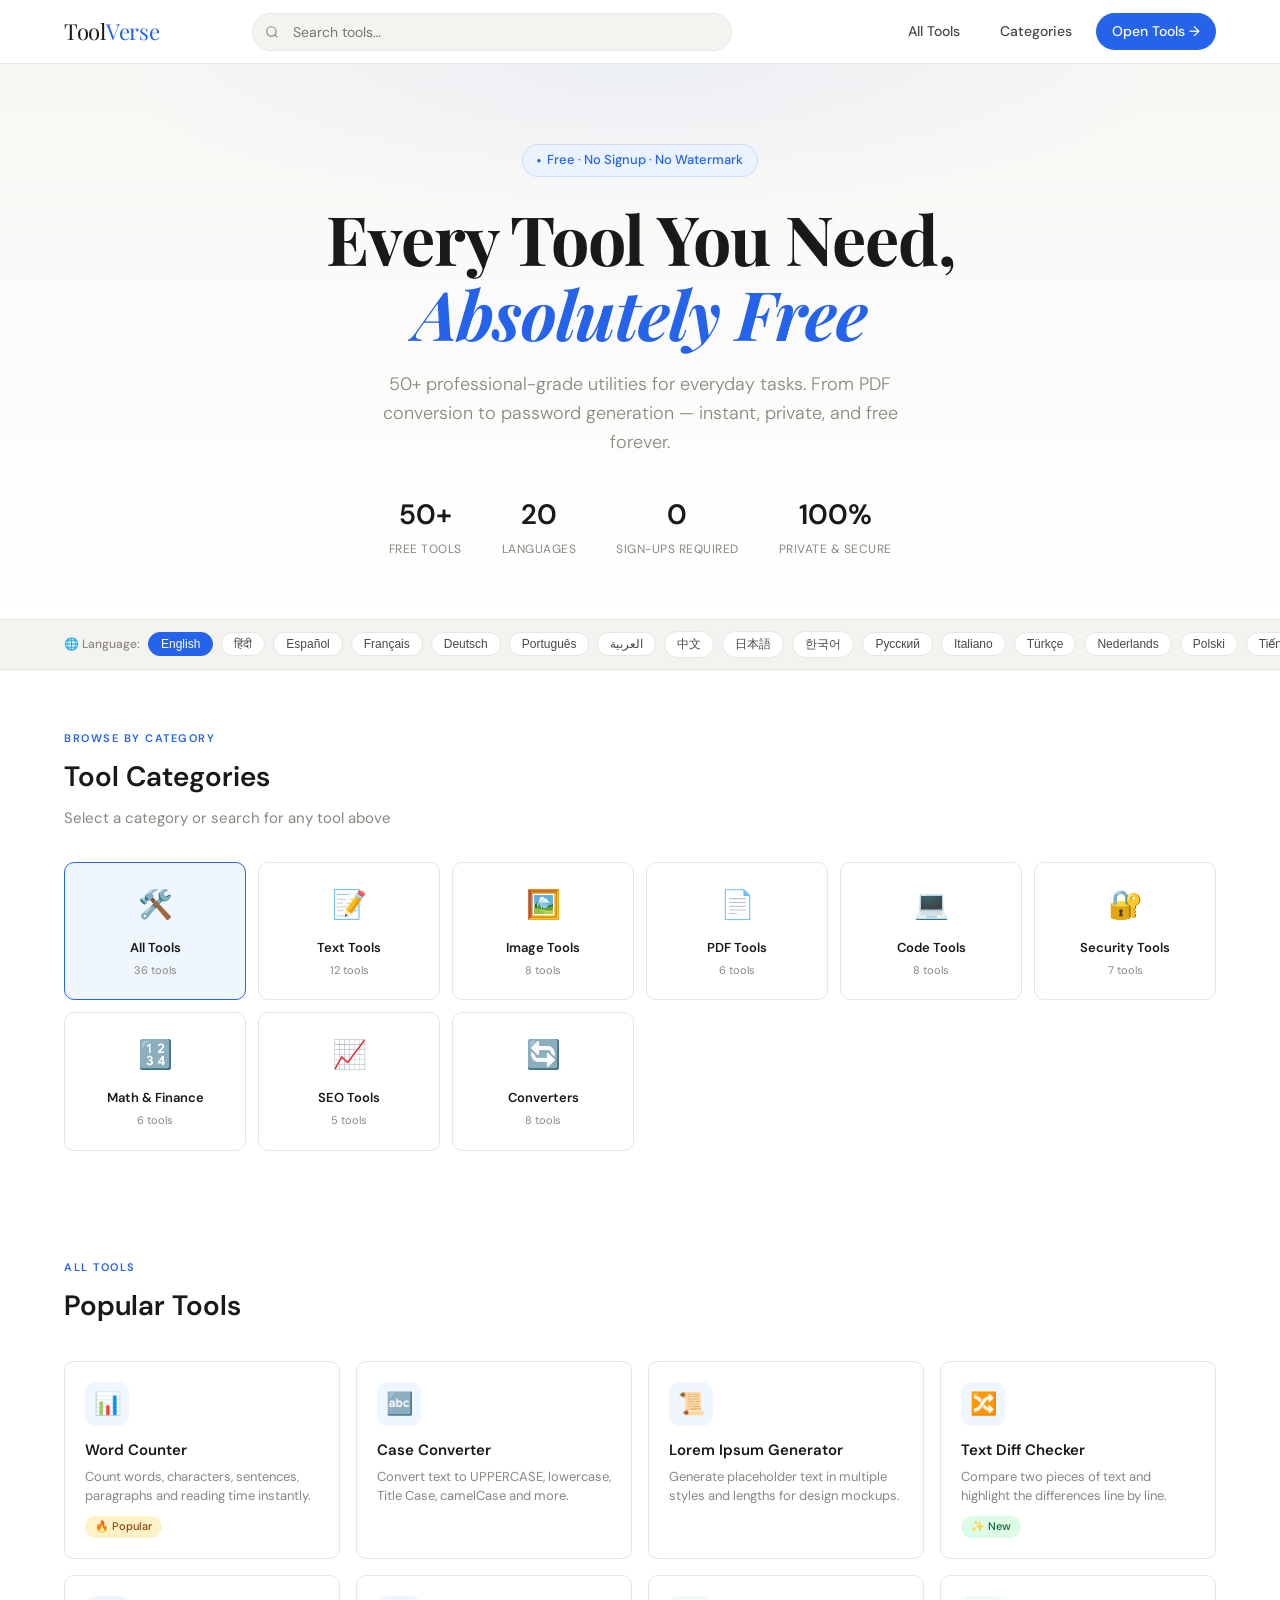
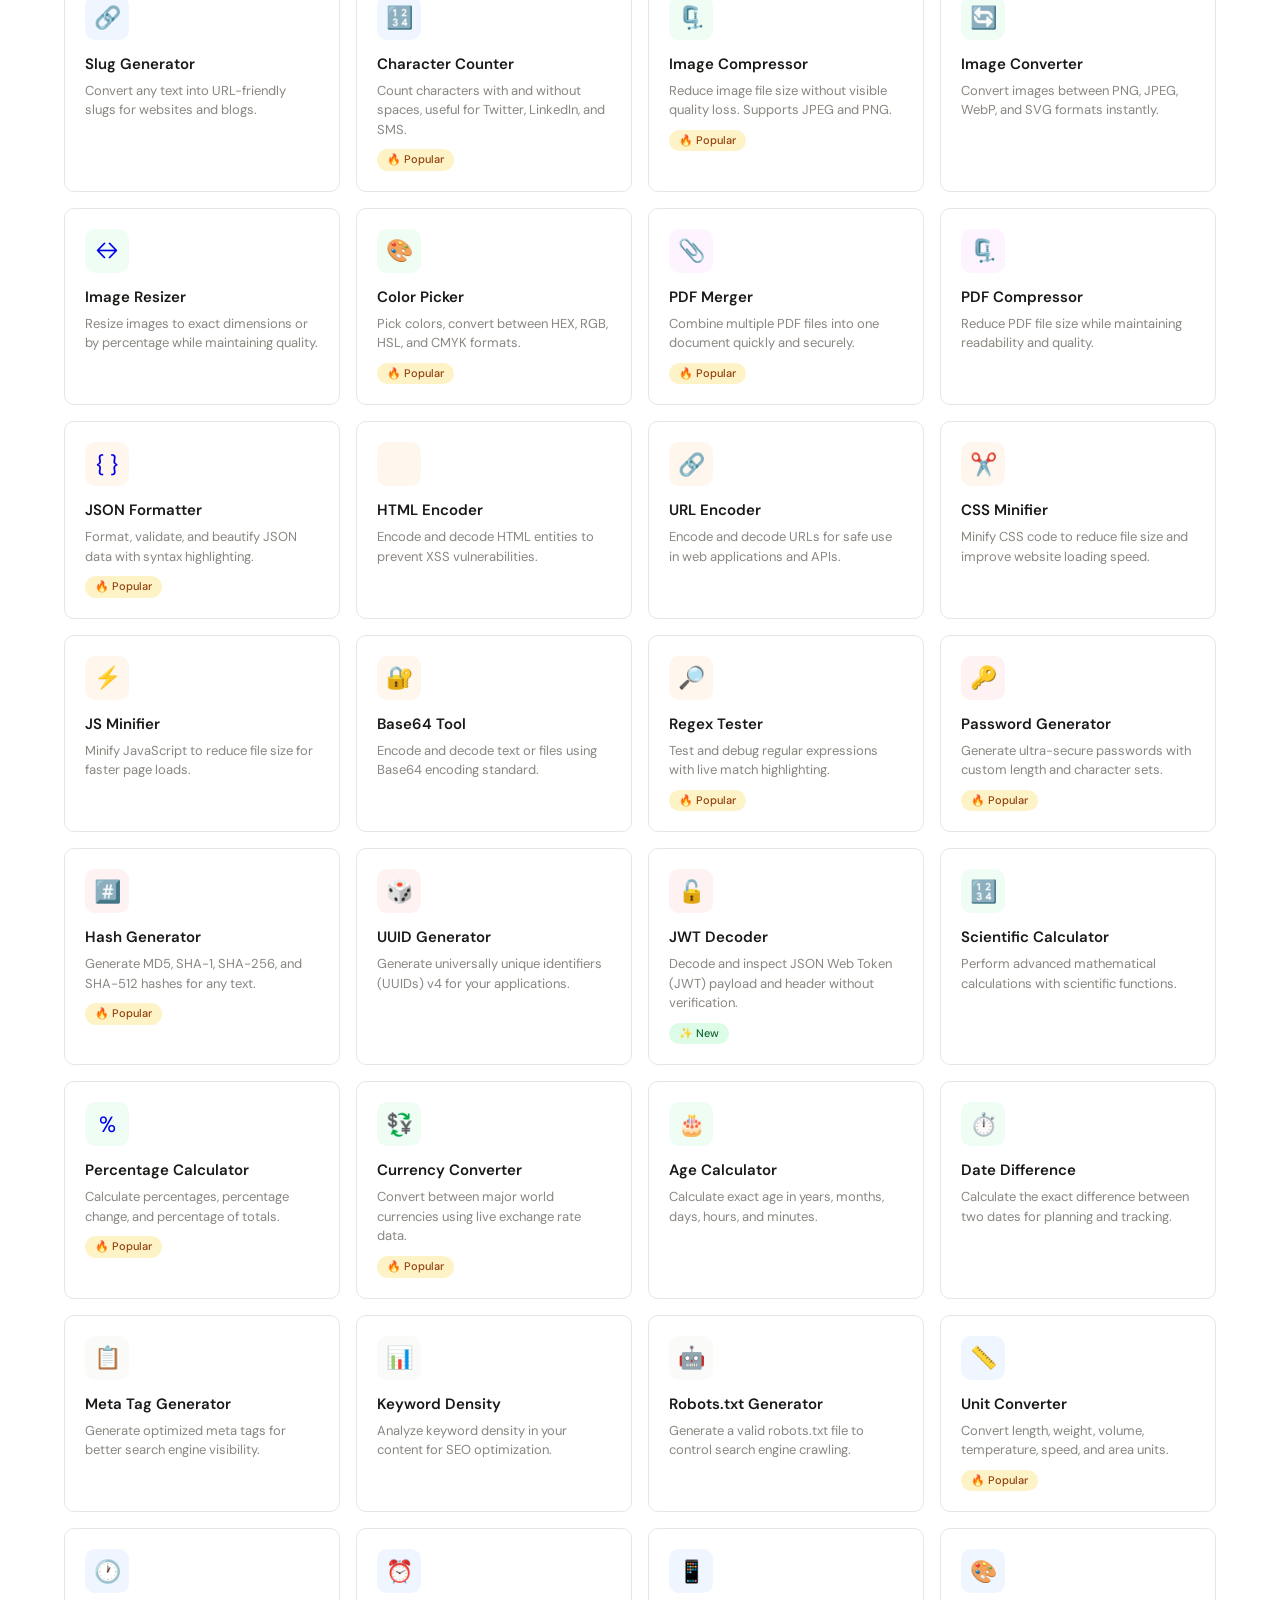
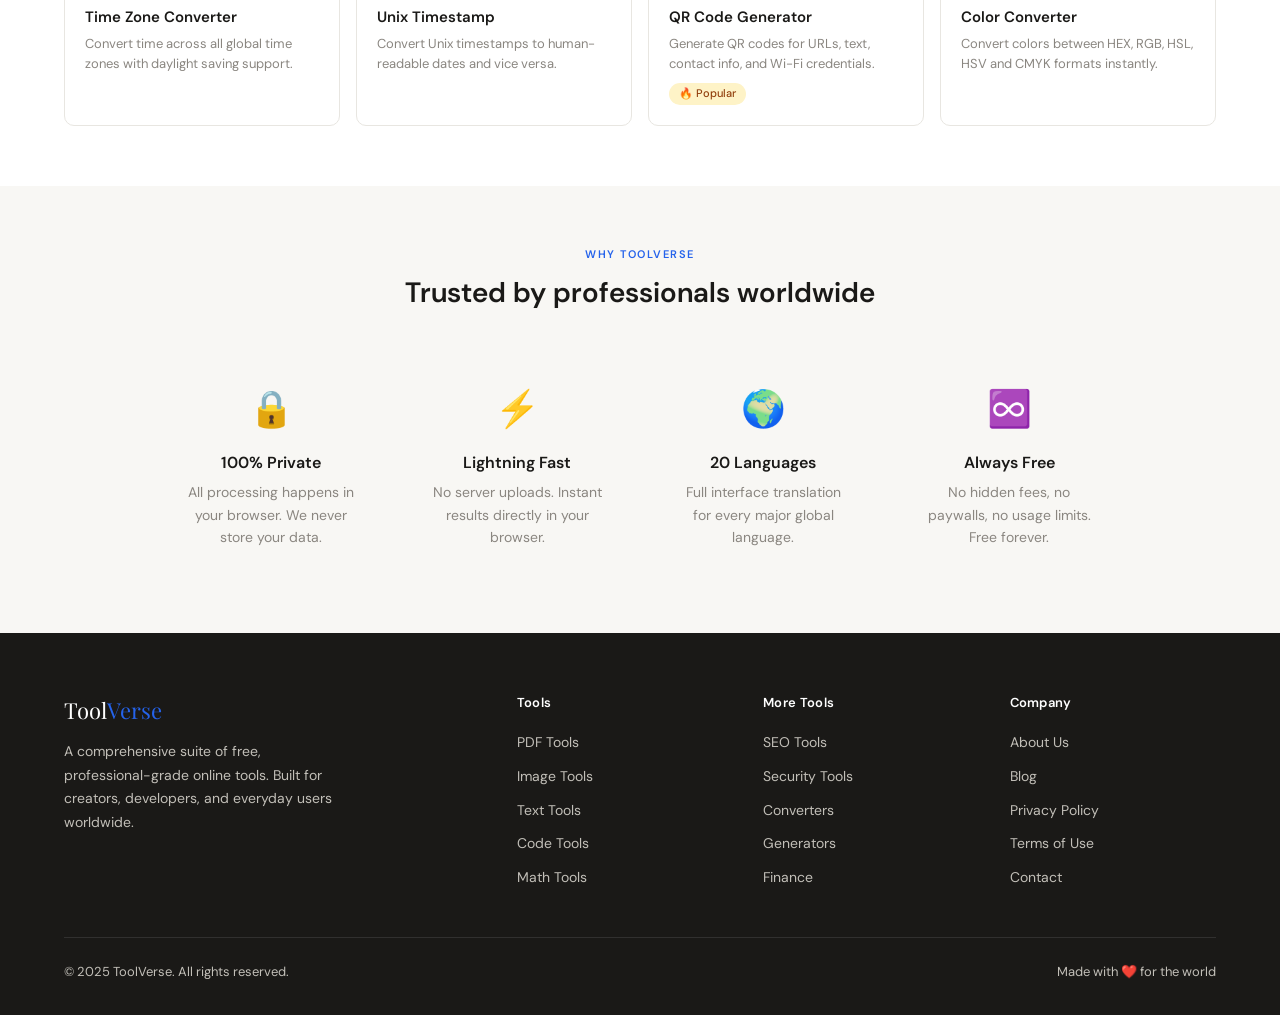
==== toolverse/index.html @ 72c6ed15 "Add files via upload" ====
<!DOCTYPE html>
<html lang="en">
<head>
<meta charset="UTF-8">
<meta name="viewport" content="width=device-width,initial-scale=1">
<meta name="description" content="ToolVerse — 50+ free professional online tools. PDF, image, text, code, SEO, math tools and more. No signup required.">
<meta name="keywords" content="free online tools, pdf converter, image compressor, word counter, qr code generator, password generator">
<meta property="og:title" content="ToolVerse — Free Professional Online Tools">
<meta property="og:description" content="50+ free tools. No signup. No ads in the way. Just tools.">
<title>ToolVerse — Free Professional Online Tools</title>
<link rel="preconnect" href="https://fonts.googleapis.com">
<link href="https://fonts.googleapis.com/css2?family=DM+Sans:wght@300;400;500;600&family=Playfair+Display:wght@700&display=swap" rel="stylesheet">
<style>
:root {
  --white: #ffffff;
  --off: #f8f7f4;
  --gray-50: #f4f3f0;
  --gray-100: #e8e6e1;
  --gray-300: #c2bfb8;
  --gray-500: #8a8680;
  --gray-700: #4a4844;
  --black: #1a1917;
  --accent: #2563eb;
  --accent-light: #eff6ff;
  --accent-dark: #1d4ed8;
  --success: #059669;
  --r: 10px;
  --shadow: 0 1px 3px rgba(0,0,0,.07), 0 4px 16px rgba(0,0,0,.05);
  --shadow-lg: 0 8px 32px rgba(0,0,0,.1);
}

* { margin:0; padding:0; box-sizing:border-box; }

body {
  font-family: 'DM Sans', sans-serif;
  background: var(--white);
  color: var(--black);
  line-height: 1.6;
  overflow-x: hidden;
}

/* NAV */
nav {
  position: sticky; top: 0; z-index: 100;
  background: rgba(255,255,255,.92);
  backdrop-filter: blur(12px);
  border-bottom: 1px solid var(--gray-100);
  padding: 0 5%;
  display: flex; align-items: center; gap: 24px;
  height: 64px;
}
.nav-logo {
  font-family: 'Playfair Display', serif;
  font-size: 22px; color: var(--black);
  text-decoration: none; flex-shrink: 0;
  letter-spacing: -.3px;
}
.nav-logo span { color: var(--accent); }
.nav-search {
  flex: 1; max-width: 480px; margin: 0 auto;
  position: relative;
}
.nav-search input {
  width: 100%; padding: 9px 16px 9px 40px;
  border: 1.5px solid var(--gray-100);
  border-radius: 50px; font-size: 14px;
  font-family: 'DM Sans', sans-serif;
  background: var(--gray-50); outline: none;
  transition: .2s;
}
.nav-search input:focus { border-color: var(--accent); background: #fff; }
.nav-search svg { position:absolute; left:13px; top:50%; transform:translateY(-50%); color:var(--gray-500); }
.nav-links { display:flex; gap:8px; margin-left:auto; }
.nav-links a {
  padding: 7px 16px; border-radius: 50px; font-size: 14px; font-weight: 500;
  text-decoration: none; color: var(--gray-700); transition: .15s;
}
.nav-links a:hover { background: var(--gray-50); }
.nav-links .cta {
  background: var(--accent); color: #fff;
}
.nav-links .cta:hover { background: var(--accent-dark); }

/* HERO */
.hero {
  text-align: center;
  padding: 80px 5% 60px;
  background: linear-gradient(180deg, var(--off) 0%, var(--white) 100%);
  position: relative; overflow: hidden;
}
.hero::before {
  content: '';
  position: absolute; inset: 0;
  background: radial-gradient(ellipse 60% 40% at 50% 0%, rgba(37,99,235,.06) 0%, transparent 70%);
}
.hero-badge {
  display: inline-flex; align-items: center; gap: 6px;
  background: var(--accent-light); color: var(--accent);
  padding: 5px 14px; border-radius: 50px; font-size: 13px; font-weight: 500;
  margin-bottom: 24px; border: 1px solid rgba(37,99,235,.15);
}
.hero-badge::before { content: '●'; font-size: 8px; }
.hero h1 {
  font-family: 'Playfair Display', serif;
  font-size: clamp(38px, 6vw, 68px);
  line-height: 1.1; letter-spacing: -1px;
  color: var(--black); margin-bottom: 20px;
}
.hero h1 em { font-style: italic; color: var(--accent); }
.hero p {
  font-size: 18px; color: var(--gray-500);
  max-width: 520px; margin: 0 auto 36px;
  font-weight: 300;
}
.hero-stats {
  display: flex; justify-content: center; gap: 40px; flex-wrap: wrap;
}
.stat { text-align: center; }
.stat-num { font-size: 28px; font-weight: 600; color: var(--black); }
.stat-label { font-size: 12px; color: var(--gray-500); text-transform: uppercase; letter-spacing: .5px; margin-top: 2px; }

/* LANG BAR */
.lang-bar {
  background: var(--gray-50); border-top: 1px solid var(--gray-100);
  border-bottom: 1px solid var(--gray-100);
  padding: 10px 5%; display: flex; align-items: center; gap: 8px;
  overflow-x: auto; scrollbar-width: none;
}
.lang-bar::-webkit-scrollbar { display:none; }
.lang-bar-label { font-size: 12px; color: var(--gray-500); white-space: nowrap; font-weight: 500; }
.lang-btn {
  padding: 4px 12px; border-radius: 50px; border: 1px solid var(--gray-100);
  background: var(--white); font-size: 12px; cursor: pointer;
  white-space: nowrap; transition: .15s; color: var(--gray-700);
}
.lang-btn:hover, .lang-btn.active { background: var(--accent); color: #fff; border-color: var(--accent); }

/* SECTIONS */
.section { padding: 60px 5%; }
.section-header { margin-bottom: 32px; }
.section-label {
  font-size: 11px; font-weight: 600; letter-spacing: 1.5px;
  text-transform: uppercase; color: var(--accent); margin-bottom: 8px;
}
.section-title { font-size: 28px; font-weight: 600; color: var(--black); }
.section-sub { font-size: 15px; color: var(--gray-500); margin-top: 6px; }

/* CATEGORIES */
.cat-grid {
  display: grid;
  grid-template-columns: repeat(auto-fill, minmax(160px, 1fr));
  gap: 12px; margin-bottom: 48px;
}
.cat-card {
  background: var(--white); border: 1.5px solid var(--gray-100);
  border-radius: var(--r); padding: 20px 16px; cursor: pointer;
  transition: .2s; text-align: center;
}
.cat-card:hover { border-color: var(--accent); transform: translateY(-2px); box-shadow: var(--shadow); }
.cat-card.active { border-color: var(--accent); background: var(--accent-light); }
.cat-icon { font-size: 28px; margin-bottom: 10px; }
.cat-name { font-size: 13px; font-weight: 600; color: var(--black); }
.cat-count { font-size: 11px; color: var(--gray-500); margin-top: 3px; }

/* TOOLS GRID */
.tools-grid {
  display: grid;
  grid-template-columns: repeat(auto-fill, minmax(260px, 1fr));
  gap: 16px;
}
.tool-card {
  background: var(--white); border: 1.5px solid var(--gray-100);
  border-radius: var(--r); padding: 20px;
  transition: .2s; cursor: pointer; text-decoration: none;
  display: block; position: relative; overflow: hidden;
}
.tool-card::before {
  content: ''; position: absolute; inset: 0;
  background: linear-gradient(135deg, rgba(37,99,235,.03) 0%, transparent 60%);
  opacity: 0; transition: .2s;
}
.tool-card:hover { border-color: var(--accent); box-shadow: var(--shadow-lg); transform: translateY(-3px); }
.tool-card:hover::before { opacity: 1; }
.tool-card-icon {
  width: 44px; height: 44px; border-radius: 10px;
  display: flex; align-items: center; justify-content: center;
  font-size: 22px; margin-bottom: 12px;
}
.tool-card-name { font-size: 15px; font-weight: 600; color: var(--black); margin-bottom: 5px; }
.tool-card-desc { font-size: 13px; color: var(--gray-500); line-height: 1.5; }
.tool-card-tag {
  display: inline-block; margin-top: 10px;
  background: var(--gray-50); color: var(--gray-700);
  padding: 2px 10px; border-radius: 50px; font-size: 11px; font-weight: 500;
}
.tool-card-tag.popular { background: #fef3c7; color: #92400e; }
.tool-card-tag.new { background: #dcfce7; color: #166534; }
.tool-card .use-btn {
  display: none; margin-top: 12px;
  background: var(--accent); color: #fff; border: none;
  padding: 8px 18px; border-radius: 50px; font-size: 13px; font-weight: 500;
  cursor: pointer; font-family: 'DM Sans', sans-serif;
}
.tool-card:hover .use-btn { display: inline-block; }

/* TOOL MODAL */
#tool-modal {
  display: none; position: fixed; inset: 0; z-index: 500;
  background: rgba(0,0,0,.4); backdrop-filter: blur(4px);
  align-items: center; justify-content: center; padding: 20px;
}
#tool-modal.open { display: flex; }
.modal-box {
  background: var(--white); border-radius: 16px;
  width: 100%; max-width: 700px; max-height: 90vh;
  overflow-y: auto; box-shadow: var(--shadow-lg);
  animation: modalIn .25s ease;
}
@keyframes modalIn { from { opacity:0; transform:scale(.96) translateY(8px); } to { opacity:1; transform:none; } }
.modal-header {
  padding: 24px 24px 0; display: flex; align-items: flex-start; gap: 16px;
}
.modal-icon { font-size: 36px; flex-shrink: 0; }
.modal-title { font-size: 22px; font-weight: 600; margin-bottom: 4px; }
.modal-desc { font-size: 14px; color: var(--gray-500); }
.modal-close {
  margin-left: auto; width: 32px; height: 32px; border-radius: 50%;
  border: 1.5px solid var(--gray-100); background: var(--gray-50);
  cursor: pointer; font-size: 16px; display: flex; align-items: center; justify-content: center;
  flex-shrink: 0;
}
.modal-close:hover { background: var(--gray-100); }
.modal-body { padding: 20px 24px 24px; }
.tool-input-group { margin-bottom: 16px; }
.tool-input-group label { font-size: 13px; font-weight: 500; color: var(--gray-700); display: block; margin-bottom: 6px; }
.tool-input-group textarea,
.tool-input-group input[type=text],
.tool-input-group input[type=number],
.tool-input-group select {
  width: 100%; padding: 10px 14px; font-size: 14px;
  border: 1.5px solid var(--gray-100); border-radius: 8px;
  font-family: 'DM Sans', sans-serif; outline: none;
  background: var(--gray-50); transition: .2s;
}
.tool-input-group textarea { min-height: 100px; resize: vertical; }
.tool-input-group textarea:focus,
.tool-input-group input:focus,
.tool-input-group select:focus { border-color: var(--accent); background: #fff; }
.tool-row { display: flex; gap: 10px; flex-wrap: wrap; }
.tool-btn {
  padding: 10px 24px; border-radius: 50px; border: none;
  font-size: 14px; font-weight: 500; cursor: pointer;
  font-family: 'DM Sans', sans-serif; transition: .15s;
}
.tool-btn.primary { background: var(--accent); color: #fff; }
.tool-btn.primary:hover { background: var(--accent-dark); }
.tool-btn.outline { background: transparent; border: 1.5px solid var(--gray-100); color: var(--gray-700); }
.tool-btn.outline:hover { border-color: var(--gray-300); background: var(--gray-50); }
.tool-result {
  margin-top: 16px; padding: 14px;
  background: var(--gray-50); border: 1.5px solid var(--gray-100);
  border-radius: 8px; font-size: 13px; font-family: monospace;
  white-space: pre-wrap; word-break: break-all; line-height: 1.7;
  min-height: 60px; max-height: 300px; overflow-y: auto;
  color: var(--black);
}
.tool-result.success { border-color: var(--success); }
.copy-result-btn {
  margin-top: 8px; padding: 6px 16px; border-radius: 50px;
  border: 1px solid var(--gray-100); background: var(--white);
  font-size: 12px; cursor: pointer; color: var(--gray-700);
  font-family: 'DM Sans', sans-serif;
}
.copy-result-btn:hover { background: var(--gray-50); }
.slider-row { display: flex; align-items: center; gap: 12px; }
.slider-row input[type=range] { flex: 1; accent-color: var(--accent); }
.slider-val { font-weight: 600; min-width: 30px; text-align: right; }
.checkbox-row { display: flex; gap: 16px; flex-wrap: wrap; font-size: 13px; }
.checkbox-row label { display: flex; align-items: center; gap: 6px; cursor: pointer; }

/* FOOTER */
footer {
  background: var(--black); color: var(--gray-300);
  padding: 60px 5% 32px;
}
.footer-grid {
  display: grid; grid-template-columns: 2fr 1fr 1fr 1fr;
  gap: 40px; margin-bottom: 40px;
}
.footer-brand .logo {
  font-family: 'Playfair Display', serif;
  font-size: 22px; color: var(--white); margin-bottom: 12px;
}
.footer-brand .logo span { color: var(--accent); }
.footer-brand p { font-size: 14px; line-height: 1.7; max-width: 280px; }
footer h4 { font-size: 13px; font-weight: 600; color: var(--white); margin-bottom: 16px; letter-spacing: .3px; }
footer ul { list-style: none; }
footer ul li { margin-bottom: 8px; }
footer ul li a { color: var(--gray-300); text-decoration: none; font-size: 14px; transition: .15s; }
footer ul li a:hover { color: var(--white); }
.footer-bottom {
  border-top: 1px solid rgba(255,255,255,.1);
  padding-top: 24px; display: flex; justify-content: space-between;
  align-items: center; flex-wrap: wrap; gap: 12px;
  font-size: 13px;
}
.footer-bottom a { color: var(--gray-300); text-decoration: none; }

/* TOAST */
#toast {
  position: fixed; bottom: 24px; left: 50%; transform: translateX(-50%);
  background: var(--black); color: var(--white);
  padding: 10px 20px; border-radius: 50px; font-size: 14px;
  display: none; z-index: 9999; box-shadow: var(--shadow-lg);
  animation: fadeup .2s ease;
}
@keyframes fadeup { from { opacity:0; transform:translate(-50%,6px); } to { opacity:1; transform:translate(-50%,0); } }

/* SEARCH HIGHLIGHT */
.highlight { background: #fef08a; border-radius: 2px; }

.no-results {
  text-align: center; padding: 60px 20px; color: var(--gray-500);
}
.no-results svg { margin-bottom: 12px; }
.no-results h3 { font-size: 18px; color: var(--gray-700); margin-bottom: 6px; }

@media (max-width:768px) {
  .footer-grid { grid-template-columns: 1fr 1fr; }
  .nav-links .cta { display:none; }
}
@media (max-width:480px) {
  .footer-grid { grid-template-columns: 1fr; }
  .hero { padding: 50px 5% 40px; }
}
</style>
</head>
<body>

<!-- NAV -->
<nav>
  <a href="/" class="nav-logo">Tool<span>Verse</span></a>
  <div class="nav-search">
    <svg width="14" height="14" viewBox="0 0 24 24" fill="none" stroke="currentColor" stroke-width="2"><circle cx="11" cy="11" r="8"/><path d="m21 21-4.35-4.35"/></svg>
    <input type="text" id="global-search" placeholder="Search tools…" autocomplete="off" oninput="handleSearch(this.value)">
  </div>
  <div class="nav-links">
    <a href="#tools">All Tools</a>
    <a href="#categories">Categories</a>
    <a href="tools.html" class="cta">Open Tools →</a>
  </div>
</nav>

<!-- HERO -->
<section class="hero">
  <div class="hero-badge">Free · No Signup · No Watermark</div>
  <h1>Every Tool You Need,<br><em>Absolutely Free</em></h1>
  <p>50+ professional-grade utilities for everyday tasks. From PDF conversion to password generation — instant, private, and free forever.</p>
  <div class="hero-stats">
    <div class="stat"><div class="stat-num">50+</div><div class="stat-label">Free Tools</div></div>
    <div class="stat"><div class="stat-num">20</div><div class="stat-label">Languages</div></div>
    <div class="stat"><div class="stat-num">0</div><div class="stat-label">Sign-ups Required</div></div>
    <div class="stat"><div class="stat-num">100%</div><div class="stat-label">Private & Secure</div></div>
  </div>
</section>

<!-- LANGUAGE BAR -->
<div class="lang-bar">
  <span class="lang-bar-label">🌐 Language:</span>
  <button class="lang-btn active" onclick="setLang('en','English')">English</button>
  <button class="lang-btn" onclick="setLang('hi','हिंदी')">हिंदी</button>
  <button class="lang-btn" onclick="setLang('es','Español')">Español</button>
  <button class="lang-btn" onclick="setLang('fr','Français')">Français</button>
  <button class="lang-btn" onclick="setLang('de','Deutsch')">Deutsch</button>
  <button class="lang-btn" onclick="setLang('pt','Português')">Português</button>
  <button class="lang-btn" onclick="setLang('ar','العربية')">العربية</button>
  <button class="lang-btn" onclick="setLang('zh','中文')">中文</button>
  <button class="lang-btn" onclick="setLang('ja','日本語')">日本語</button>
  <button class="lang-btn" onclick="setLang('ko','한국어')">한국어</button>
  <button class="lang-btn" onclick="setLang('ru','Русский')">Русский</button>
  <button class="lang-btn" onclick="setLang('it','Italiano')">Italiano</button>
  <button class="lang-btn" onclick="setLang('tr','Türkçe')">Türkçe</button>
  <button class="lang-btn" onclick="setLang('nl','Nederlands')">Nederlands</button>
  <button class="lang-btn" onclick="setLang('pl','Polski')">Polski</button>
  <button class="lang-btn" onclick="setLang('vi','Tiếng Việt')">Tiếng Việt</button>
  <button class="lang-btn" onclick="setLang('th','ภาษาไทย')">ภาษาไทย</button>
  <button class="lang-btn" onclick="setLang('id','Bahasa Indonesia')">Bahasa</button>
  <button class="lang-btn" onclick="setLang('bn','বাংলা')">বাংলা</button>
  <button class="lang-btn" onclick="setLang('ur','اردو')">اردو</button>
</div>

<!-- CATEGORIES -->
<section class="section" id="categories">
  <div class="section-header">
    <div class="section-label">Browse by Category</div>
    <div class="section-title" id="t-categories">Tool Categories</div>
    <div class="section-sub" id="t-cat-sub">Select a category or search for any tool above</div>
  </div>
  <div class="cat-grid" id="cat-grid"></div>
</section>

<!-- TOOLS -->
<section class="section" id="tools" style="padding-top:0">
  <div class="section-header">
    <div class="section-label" id="t-tools-label">All Tools</div>
    <div class="section-title" id="t-tools-title">Popular Tools</div>
  </div>
  <div class="tools-grid" id="tools-grid"></div>
  <div class="no-results" id="no-results" style="display:none">
    <svg width="48" height="48" viewBox="0 0 24 24" fill="none" stroke="#c2bfb8" stroke-width="1.5"><circle cx="11" cy="11" r="8"/><path d="m21 21-4.35-4.35"/></svg>
    <h3>No tools found</h3>
    <p>Try a different search term</p>
  </div>
</section>

<!-- WHY US -->
<section class="section" style="background:var(--off)">
  <div class="section-header" style="text-align:center;margin-bottom:40px">
    <div class="section-label">Why ToolVerse</div>
    <div class="section-title" id="t-why">Trusted by professionals worldwide</div>
  </div>
  <div style="display:grid;grid-template-columns:repeat(auto-fit,minmax(220px,1fr));gap:24px;max-width:960px;margin:0 auto">
    <div style="text-align:center;padding:24px">
      <div style="font-size:36px;margin-bottom:12px">🔒</div>
      <div style="font-weight:600;margin-bottom:6px" id="t-priv">100% Private</div>
      <div style="font-size:14px;color:var(--gray-500)">All processing happens in your browser. We never store your data.</div>
    </div>
    <div style="text-align:center;padding:24px">
      <div style="font-size:36px;margin-bottom:12px">⚡</div>
      <div style="font-weight:600;margin-bottom:6px">Lightning Fast</div>
      <div style="font-size:14px;color:var(--gray-500)">No server uploads. Instant results directly in your browser.</div>
    </div>
    <div style="text-align:center;padding:24px">
      <div style="font-size:36px;margin-bottom:12px">🌍</div>
      <div style="font-weight:600;margin-bottom:6px">20 Languages</div>
      <div style="font-size:14px;color:var(--gray-500)">Full interface translation for every major global language.</div>
    </div>
    <div style="text-align:center;padding:24px">
      <div style="font-size:36px;margin-bottom:12px">♾️</div>
      <div style="font-weight:600;margin-bottom:6px">Always Free</div>
      <div style="font-size:14px;color:var(--gray-500)">No hidden fees, no paywalls, no usage limits. Free forever.</div>
    </div>
  </div>
</section>

<!-- FOOTER -->
<footer>
  <div class="footer-grid">
    <div class="footer-brand">
      <div class="logo">Tool<span>Verse</span></div>
      <p>A comprehensive suite of free, professional-grade online tools. Built for creators, developers, and everyday users worldwide.</p>
    </div>
    <div>
      <h4>Tools</h4>
      <ul>
        <li><a href="#">PDF Tools</a></li>
        <li><a href="#">Image Tools</a></li>
        <li><a href="#">Text Tools</a></li>
        <li><a href="#">Code Tools</a></li>
        <li><a href="#">Math Tools</a></li>
      </ul>
    </div>
    <div>
      <h4>More Tools</h4>
      <ul>
        <li><a href="#">SEO Tools</a></li>
        <li><a href="#">Security Tools</a></li>
        <li><a href="#">Converters</a></li>
        <li><a href="#">Generators</a></li>
        <li><a href="#">Finance</a></li>
      </ul>
    </div>
    <div>
      <h4>Company</h4>
      <ul>
        <li><a href="#">About Us</a></li>
        <li><a href="#">Blog</a></li>
        <li><a href="#">Privacy Policy</a></li>
        <li><a href="#">Terms of Use</a></li>
        <li><a href="#">Contact</a></li>
      </ul>
    </div>
  </div>
  <div class="footer-bottom">
    <span>© 2025 ToolVerse. All rights reserved.</span>
    <span>Made with ❤️ for the world</span>
  </div>
</footer>

<!-- TOOL MODAL -->
<div id="tool-modal">
  <div class="modal-box" id="modal-box">
    <div class="modal-header">
      <div class="modal-icon" id="m-icon"></div>
      <div>
        <div class="modal-title" id="m-title"></div>
        <div class="modal-desc" id="m-desc"></div>
      </div>
      <button class="modal-close" onclick="closeModal()">✕</button>
    </div>
    <div class="modal-body" id="m-body"></div>
  </div>
</div>

<div id="toast"></div>

<script>
// ===================== DATA =====================
const CATEGORIES = [
  { id:'text',     icon:'📝', name:'Text Tools',     count:12 },
  { id:'image',    icon:'🖼️',  name:'Image Tools',    count:8  },
  { id:'pdf',      icon:'📄', name:'PDF Tools',      count:6  },
  { id:'code',     icon:'💻', name:'Code Tools',     count:8  },
  { id:'security', icon:'🔐', name:'Security Tools', count:7  },
  { id:'math',     icon:'🔢', name:'Math & Finance',  count:6  },
  { id:'seo',      icon:'📈', name:'SEO Tools',      count:5  },
  { id:'convert',  icon:'🔄', name:'Converters',     count:8  },
];

const TOOLS = [
  // TEXT
  { id:'word-counter',   cat:'text',    icon:'📊', bg:'#eff6ff', name:'Word Counter',       desc:'Count words, characters, sentences, paragraphs and reading time instantly.',         tag:'popular' },
  { id:'case-converter', cat:'text',    icon:'🔤', bg:'#eff6ff', name:'Case Converter',     desc:'Convert text to UPPERCASE, lowercase, Title Case, camelCase and more.',             tag:'' },
  { id:'lorem-ipsum',    cat:'text',    icon:'📜', bg:'#eff6ff', name:'Lorem Ipsum Generator', desc:'Generate placeholder text in multiple styles and lengths for design mockups.', tag:'' },
  { id:'text-diff',      cat:'text',    icon:'🔀', bg:'#eff6ff', name:'Text Diff Checker',  desc:'Compare two pieces of text and highlight the differences line by line.',             tag:'new' },
  { id:'slug-gen',       cat:'text',    icon:'🔗', bg:'#eff6ff', name:'Slug Generator',     desc:'Convert any text into URL-friendly slugs for websites and blogs.',                   tag:'' },
  { id:'char-count',     cat:'text',    icon:'🔢', bg:'#eff6ff', name:'Character Counter',  desc:'Count characters with and without spaces, useful for Twitter, LinkedIn, and SMS.',   tag:'popular' },
  // IMAGE
  { id:'img-compress',   cat:'image',   icon:'🗜️', bg:'#f0fdf4', name:'Image Compressor',  desc:'Reduce image file size without visible quality loss. Supports JPEG and PNG.',        tag:'popular' },
  { id:'img-convert',    cat:'image',   icon:'🔄', bg:'#f0fdf4', name:'Image Converter',   desc:'Convert images between PNG, JPEG, WebP, and SVG formats instantly.',                 tag:'' },
  { id:'img-resize',     cat:'image',   icon:'↔️', bg:'#f0fdf4', name:'Image Resizer',     desc:'Resize images to exact dimensions or by percentage while maintaining quality.',       tag:'' },
  { id:'color-picker',   cat:'image',   icon:'🎨', bg:'#f0fdf4', name:'Color Picker',      desc:'Pick colors, convert between HEX, RGB, HSL, and CMYK formats.',                     tag:'popular' },
  // PDF
  { id:'pdf-merge',      cat:'pdf',     icon:'📎', bg:'#fdf4ff', name:'PDF Merger',        desc:'Combine multiple PDF files into one document quickly and securely.',                  tag:'popular' },
  { id:'pdf-compress',   cat:'pdf',     icon:'🗜️', bg:'#fdf4ff', name:'PDF Compressor',   desc:'Reduce PDF file size while maintaining readability and quality.',                     tag:'' },
  // CODE
  { id:'json-format',    cat:'code',    icon:'{ }', bg:'#fff7ed', name:'JSON Formatter',   desc:'Format, validate, and beautify JSON data with syntax highlighting.',                  tag:'popular' },
  { id:'html-encode',    cat:'code',    icon:'</>',  bg:'#fff7ed', name:'HTML Encoder',    desc:'Encode and decode HTML entities to prevent XSS vulnerabilities.',                     tag:'' },
  { id:'url-encode',     cat:'code',    icon:'🔗', bg:'#fff7ed', name:'URL Encoder',       desc:'Encode and decode URLs for safe use in web applications and APIs.',                   tag:'' },
  { id:'css-minify',     cat:'code',    icon:'✂️', bg:'#fff7ed', name:'CSS Minifier',      desc:'Minify CSS code to reduce file size and improve website loading speed.',              tag:'' },
  { id:'js-minify',      cat:'code',    icon:'⚡', bg:'#fff7ed', name:'JS Minifier',       desc:'Minify JavaScript to reduce file size for faster page loads.',                       tag:'' },
  { id:'base64',         cat:'code',    icon:'🔐', bg:'#fff7ed', name:'Base64 Tool',       desc:'Encode and decode text or files using Base64 encoding standard.',                    tag:'' },
  { id:'regex-test',     cat:'code',    icon:'🔎', bg:'#fff7ed', name:'Regex Tester',      desc:'Test and debug regular expressions with live match highlighting.',                    tag:'popular' },
  // SECURITY
  { id:'password-gen',   cat:'security',icon:'🔑', bg:'#fef2f2', name:'Password Generator',desc:'Generate ultra-secure passwords with custom length and character sets.',              tag:'popular' },
  { id:'hash-gen',       cat:'security',icon:'#️⃣', bg:'#fef2f2', name:'Hash Generator',   desc:'Generate MD5, SHA-1, SHA-256, and SHA-512 hashes for any text.',                    tag:'popular' },
  { id:'uuid-gen',       cat:'security',icon:'🎲', bg:'#fef2f2', name:'UUID Generator',   desc:'Generate universally unique identifiers (UUIDs) v4 for your applications.',           tag:'' },
  { id:'jwt-decode',     cat:'security',icon:'🔓', bg:'#fef2f2', name:'JWT Decoder',       desc:'Decode and inspect JSON Web Token (JWT) payload and header without verification.',    tag:'new' },
  // MATH
  { id:'calc',           cat:'math',    icon:'🔢', bg:'#f0fdf4', name:'Scientific Calculator', desc:'Perform advanced mathematical calculations with scientific functions.',         tag:'' },
  { id:'percentage',     cat:'math',    icon:'%',  bg:'#f0fdf4', name:'Percentage Calculator', desc:'Calculate percentages, percentage change, and percentage of totals.',          tag:'popular' },
  { id:'currency',       cat:'math',    icon:'💱', bg:'#f0fdf4', name:'Currency Converter', desc:'Convert between major world currencies using live exchange rate data.',             tag:'popular' },
  { id:'age-calc',       cat:'math',    icon:'🎂', bg:'#f0fdf4', name:'Age Calculator',    desc:'Calculate exact age in years, months, days, hours, and minutes.',                    tag:'' },
  { id:'time-diff',      cat:'math',    icon:'⏱️', bg:'#f0fdf4', name:'Date Difference',   desc:'Calculate the exact difference between two dates for planning and tracking.',         tag:'' },
  // SEO
  { id:'meta-gen',       cat:'seo',     icon:'📋', bg:'#fafaf9', name:'Meta Tag Generator', desc:'Generate optimized meta tags for better search engine visibility.',                tag:'' },
  { id:'word-density',   cat:'seo',     icon:'📊', bg:'#fafaf9', name:'Keyword Density',  desc:'Analyze keyword density in your content for SEO optimization.',                       tag:'' },
  { id:'robots-gen',     cat:'seo',     icon:'🤖', bg:'#fafaf9', name:'Robots.txt Generator', desc:'Generate a valid robots.txt file to control search engine crawling.',           tag:'' },
  // CONVERT
  { id:'unit-convert',   cat:'convert', icon:'📏', bg:'#eff6ff', name:'Unit Converter',    desc:'Convert length, weight, volume, temperature, speed, and area units.',                tag:'popular' },
  { id:'timezone',       cat:'convert', icon:'🕐', bg:'#eff6ff', name:'Time Zone Converter', desc:'Convert time across all global time zones with daylight saving support.',         tag:'' },
  { id:'timestamp',      cat:'convert', icon:'⏰', bg:'#eff6ff', name:'Unix Timestamp',    desc:'Convert Unix timestamps to human-readable dates and vice versa.',                    tag:'' },
  { id:'qr-gen',         cat:'convert', icon:'📱', bg:'#eff6ff', name:'QR Code Generator', desc:'Generate QR codes for URLs, text, contact info, and Wi-Fi credentials.',            tag:'popular' },
  { id:'color-convert',  cat:'convert', icon:'🎨', bg:'#eff6ff', name:'Color Converter',   desc:'Convert colors between HEX, RGB, HSL, HSV and CMYK formats instantly.',             tag:'' },
];

// ===================== TRANSLATIONS =====================
const TRANSLATIONS = {
  en: { categories:'Tool Categories', catSub:'Select a category or search for any tool above', why:'Trusted by professionals worldwide', priv:'100% Private' },
  hi: { categories:'टूल श्रेणियाँ', catSub:'कोई भी टूल ऊपर खोजें', why:'दुनियाभर के पेशेवरों का भरोसा', priv:'100% निजी' },
  es: { categories:'Categorías de Herramientas', catSub:'Selecciona una categoría o busca arriba', why:'Confiado por profesionales en todo el mundo', priv:'100% Privado' },
  fr: { categories:'Catégories d\'outils', catSub:'Sélectionnez une catégorie ou recherchez ci-dessus', why:'Approuvé par des professionnels du monde entier', priv:'100% Privé' },
  de: { categories:'Tool-Kategorien', catSub:'Wählen Sie eine Kategorie oder suchen Sie oben', why:'Weltweit von Profis vertraut', priv:'100% Privat' },
  pt: { categories:'Categorias de Ferramentas', catSub:'Selecione uma categoria ou pesquise acima', why:'Confiado por profissionais em todo o mundo', priv:'100% Privado' },
  ar: { categories:'فئات الأدوات', catSub:'اختر فئة أو ابحث أعلاه', why:'موثوق به من قِبَل المحترفين حول العالم', priv:'100% خاص' },
  zh: { categories:'工具分类', catSub:'选择分类或在上方搜索', why:'全球专业人士信赖', priv:'100% 私密' },
  ja: { categories:'ツールカテゴリ', catSub:'カテゴリを選択するか上で検索', why:'世界中のプロに信頼されている', priv:'100% プライベート' },
  ko: { categories:'도구 카테고리', catSub:'카테고리 선택 또는 위에서 검색', why:'전 세계 전문가들이 신뢰', priv:'100% 비공개' },
  ru: { categories:'Категории инструментов', catSub:'Выберите категорию или выполните поиск выше', why:'Доверяют профессионалы по всему миру', priv:'100% Приватно' },
  it: { categories:'Categorie di strumenti', catSub:'Seleziona una categoria o cerca sopra', why:'Scelto da professionisti in tutto il mondo', priv:'100% Privato' },
  tr: { categories:'Araç Kategorileri', catSub:'Bir kategori seçin veya yukarıda arayın', why:'Dünya genelinde profesyoneller tarafından güveniliyor', priv:'100% Özel' },
  nl: { categories:'Hulpmiddelcategorieën', catSub:'Selecteer een categorie of zoek hierboven', why:'Vertrouwd door professionals wereldwijd', priv:'100% Privé' },
  pl: { categories:'Kategorie narzędzi', catSub:'Wybierz kategorię lub wyszukaj powyżej', why:'Zaufany przez profesjonalistów na całym świecie', priv:'100% Prywatne' },
  vi: { categories:'Danh mục công cụ', catSub:'Chọn danh mục hoặc tìm kiếm ở trên', why:'Được tin dùng bởi các chuyên gia toàn cầu', priv:'100% Riêng tư' },
  th: { categories:'หมวดหมู่เครื่องมือ', catSub:'เลือกหมวดหมู่หรือค้นหาด้านบน', why:'เชื่อถือโดยผู้เชี่ยวชาญทั่วโลก', priv:'100% เป็นส่วนตัว' },
  id: { categories:'Kategori Alat', catSub:'Pilih kategori atau cari di atas', why:'Dipercaya oleh para profesional di seluruh dunia', priv:'100% Privat' },
  bn: { categories:'টুল বিভাগ', catSub:'একটি বিভাগ বেছে নিন বা উপরে অনুসন্ধান করুন', why:'বিশ্বব্যাপী পেশাদারদের বিশ্বাসযোগ্য', priv:'১০০% ব্যক্তিগত' },
  ur: { categories:'ٹول کیٹیگریز', catSub:'کوئی کیٹیگری منتخب کریں یا اوپر تلاش کریں', why:'دنیا بھر کے پیشہ ور افراد کا اعتماد', priv:'100% نجی' },
};

// ===================== STATE =====================
let activeCat = 'all';
let currentLang = 'en';

// ===================== RENDER =====================
function renderCategories() {
  const g = document.getElementById('cat-grid');
  const allBtn = `<div class="cat-card ${activeCat==='all'?'active':''}" onclick="filterCat('all')">
    <div class="cat-icon">🛠️</div>
    <div class="cat-name">All Tools</div>
    <div class="cat-count">${TOOLS.length} tools</div>
  </div>`;
  g.innerHTML = allBtn + CATEGORIES.map(c=>`
    <div class="cat-card ${activeCat===c.id?'active':''}" onclick="filterCat('${c.id}')">
      <div class="cat-icon">${c.icon}</div>
      <div class="cat-name">${c.name}</div>
      <div class="cat-count">${c.count} tools</div>
    </div>`).join('');
}

function renderTools(list) {
  const g = document.getElementById('tools-grid');
  const nr = document.getElementById('no-results');
  if(!list.length) { g.innerHTML=''; nr.style.display='block'; return; }
  nr.style.display='none';
  g.innerHTML = list.map(t=>`
    <a class="tool-card" href="tools.html#${t.id}" onclick="openTool(event,'${t.id}')">
      <div class="tool-card-icon" style="background:${t.bg}">${t.icon}</div>
      <div class="tool-card-name">${t.name}</div>
      <div class="tool-card-desc">${t.desc}</div>
      ${t.tag ? `<div class="tool-card-tag ${t.tag}">${t.tag==='popular'?'🔥 Popular':t.tag==='new'?'✨ New':t.tag}</div>` : ''}
      <button class="use-btn">Use Tool →</button>
    </a>`).join('');
}

function filterCat(cat) {
  activeCat = cat;
  renderCategories();
  const list = cat==='all' ? TOOLS : TOOLS.filter(t=>t.cat===cat);
  renderTools(list);
  document.getElementById('t-tools-title').textContent = cat==='all' ? 'All Tools' : CATEGORIES.find(c=>c.id===cat)?.name || 'Tools';
}

function handleSearch(q) {
  const t = q.trim().toLowerCase();
  if(!t) { filterCat(activeCat); return; }
  const list = TOOLS.filter(tool =>
    tool.name.toLowerCase().includes(t) || tool.desc.toLowerCase().includes(t) || tool.cat.includes(t)
  );
  renderTools(list);
  document.getElementById('t-tools-title').textContent = `Results for "${q}"`;
}

// ===================== LANGUAGE =====================
function setLang(code, name) {
  currentLang = code;
  document.querySelectorAll('.lang-btn').forEach(b=>b.classList.remove('active'));
  event.target.classList.add('active');
  const t = TRANSLATIONS[code] || TRANSLATIONS.en;
  setText('t-categories', t.categories);
  setText('t-cat-sub', t.catSub);
  setText('t-why', t.why);
  setText('t-priv', t.priv);
}
function setText(id,val) { const el=document.getElementById(id); if(el) el.textContent=val; }

// ===================== TOOL MODAL =====================
const TOOL_BUILDERS = {
  'word-counter': () => `
    <div class="tool-input-group">
      <label>Enter or paste your text below</label>
      <textarea id="wc-in" placeholder="Type or paste your text here…" oninput="doWordCount()" rows="6"></textarea>
    </div>
    <div style="display:grid;grid-template-columns:repeat(3,1fr);gap:10px;margin-top:4px" id="wc-stats">
      ${statCard('Words','0','wc-w')}${statCard('Characters','0','wc-c')}${statCard('Sentences','0','wc-s')}
      ${statCard('Paragraphs','0','wc-p')}${statCard('Reading Time','0 min','wc-r')}${statCard('Spaces','0','wc-sp')}
    </div>`,
  'case-converter': () => `
    <div class="tool-input-group">
      <label>Enter text to convert</label>
      <textarea id="cc-in" placeholder="Type your text here…" rows="5"></textarea>
    </div>
    <div class="tool-row">
      <button class="tool-btn primary" onclick="caseConvert('upper')">UPPERCASE</button>
      <button class="tool-btn outline" onclick="caseConvert('lower')">lowercase</button>
      <button class="tool-btn outline" onclick="caseConvert('title')">Title Case</button>
      <button class="tool-btn outline" onclick="caseConvert('sentence')">Sentence case</button>
      <button class="tool-btn outline" onclick="caseConvert('camel')">camelCase</button>
    </div>
    <div class="tool-result" id="cc-out">Result will appear here…</div>
    <button class="copy-result-btn" onclick="copyEl('cc-out')">📋 Copy Result</button>`,
  'lorem-ipsum': () => `
    <div class="tool-input-group">
      <label>Number of Paragraphs</label>
      <div class="slider-row">
        <input type="range" min="1" max="10" value="3" oninput="document.getElementById('li-val').textContent=this.value;genLorem(this.value)" id="li-sl">
        <span class="slider-val" id="li-val">3</span>
      </div>
    </div>
    <div class="tool-result" id="li-out" style="font-family:'DM Sans',sans-serif;font-size:14px;line-height:1.8"></div>
    <button class="copy-result-btn" onclick="copyEl('li-out')">📋 Copy Text</button>`,
  'password-gen': () => `
    <div class="tool-input-group">
      <label>Password Length: <span id="pw-lv">16</span></label>
      <div class="slider-row">
        <input type="range" min="6" max="128" value="16" id="pw-sl" oninput="document.getElementById('pw-lv').textContent=this.value">
      </div>
    </div>
    <div class="checkbox-row">
      <label><input type="checkbox" id="pw-u" checked> Uppercase (A–Z)</label>
      <label><input type="checkbox" id="pw-l" checked> Lowercase (a–z)</label>
      <label><input type="checkbox" id="pw-n" checked> Numbers (0–9)</label>
      <label><input type="checkbox" id="pw-s" checked> Symbols (!@#…)</label>
    </div>
    <div class="tool-row" style="margin-top:12px">
      <button class="tool-btn primary" onclick="genPw()">Generate Password</button>
      <button class="tool-btn outline" onclick="genPw()">🔄 Regenerate</button>
    </div>
    <div class="tool-result" id="pw-out" style="font-size:18px;letter-spacing:2px;text-align:center;cursor:pointer" onclick="copyEl('pw-out')">Click Generate above</div>
    <div id="pw-strength" style="margin-top:8px;font-size:12px;color:var(--gray-500)"></div>
    <button class="copy-result-btn" onclick="copyEl('pw-out')">📋 Copy Password</button>`,
  'hash-gen': () => `
    <div class="tool-input-group">
      <label>Enter text to hash</label>
      <textarea id="hg-in" placeholder="Type or paste text here…" rows="3"></textarea>
    </div>
    <button class="tool-btn primary" onclick="genHash()">Generate Hashes</button>
    <div class="tool-result" id="hg-out" style="line-height:2">Output will appear here…</div>
    <button class="copy-result-btn" onclick="copyEl('hg-out')">📋 Copy All</button>`,
  'uuid-gen': () => `
    <div class="tool-input-group">
      <label>Number of UUIDs</label>
      <div class="slider-row">
        <input type="range" min="1" max="20" value="5" id="uuid-sl" oninput="document.getElementById('uuid-v').textContent=this.value">
        <span class="slider-val" id="uuid-v">5</span>
      </div>
    </div>
    <button class="tool-btn primary" onclick="genUUID()">Generate UUIDs</button>
    <div class="tool-result" id="uuid-out" style="line-height:2">UUIDs will appear here…</div>
    <button class="copy-result-btn" onclick="copyEl('uuid-out')">📋 Copy All</button>`,
  'base64': () => `
    <div class="tool-input-group">
      <label>Enter text</label>
      <textarea id="b64-in" placeholder="Text to encode or decode…" rows="4"></textarea>
    </div>
    <div class="tool-row">
      <button class="tool-btn primary" onclick="doBase64('enc')">Encode to Base64</button>
      <button class="tool-btn outline" onclick="doBase64('dec')">Decode from Base64</button>
    </div>
    <div class="tool-result" id="b64-out">Result will appear here…</div>
    <button class="copy-result-btn" onclick="copyEl('b64-out')">📋 Copy</button>`,
  'url-encode': () => `
    <div class="tool-input-group">
      <label>Enter URL or text</label>
      <textarea id="ue-in" placeholder="https://example.com/path?q=hello world" rows="3"></textarea>
    </div>
    <div class="tool-row">
      <button class="tool-btn primary" onclick="doURL('enc')">Encode URL</button>
      <button class="tool-btn outline" onclick="doURL('dec')">Decode URL</button>
    </div>
    <div class="tool-result" id="ue-out">Result will appear here…</div>
    <button class="copy-result-btn" onclick="copyEl('ue-out')">📋 Copy</button>`,
  'json-format': () => `
    <div class="tool-input-group">
      <label>Paste JSON data</label>
      <textarea id="jf-in" placeholder='{"name":"ToolVerse","version":1}' rows="6" style="font-family:monospace;font-size:13px"></textarea>
    </div>
    <div class="tool-row">
      <button class="tool-btn primary" onclick="doJSON('format')">Format / Beautify</button>
      <button class="tool-btn outline" onclick="doJSON('minify')">Minify</button>
      <button class="tool-btn outline" onclick="doJSON('validate')">Validate</button>
    </div>
    <div class="tool-result" id="jf-out" style="font-family:monospace;font-size:12px">Result will appear here…</div>
    <button class="copy-result-btn" onclick="copyEl('jf-out')">📋 Copy</button>`,
  'percentage': () => `
    <div style="display:grid;grid-template-columns:1fr 1fr;gap:16px">
      <div>
        <div class="tool-input-group">
          <label>What is X% of Y?</label>
          <input type="number" id="p1-x" placeholder="X (%)"> <input type="number" id="p1-y" placeholder="Y (number)" style="margin-top:6px">
          <button class="tool-btn primary" onclick="calcPct1()" style="margin-top:8px;width:100%">Calculate</button>
          <div class="tool-result" id="p1-out" style="margin-top:8px">—</div>
        </div>
      </div>
      <div>
        <div class="tool-input-group">
          <label>X is what % of Y?</label>
          <input type="number" id="p2-x" placeholder="X"> <input type="number" id="p2-y" placeholder="Y" style="margin-top:6px">
          <button class="tool-btn primary" onclick="calcPct2()" style="margin-top:8px;width:100%">Calculate</button>
          <div class="tool-result" id="p2-out" style="margin-top:8px">—</div>
        </div>
      </div>
    </div>`,
  'age-calc': () => `
    <div class="tool-input-group">
      <label>Date of Birth</label>
      <input type="text" id="age-in" placeholder="YYYY-MM-DD (e.g. 1998-04-15)">
    </div>
    <button class="tool-btn primary" onclick="calcAge()">Calculate Age</button>
    <div class="tool-result" id="age-out">Your age will appear here…</div>`,
  'unit-convert': () => `
    <div class="tool-input-group">
      <label>Category</label>
      <select id="uc-cat" onchange="renderUnitFields()">
        <option value="length">Length</option>
        <option value="weight">Weight / Mass</option>
        <option value="temp">Temperature</option>
        <option value="area">Area</option>
        <option value="speed">Speed</option>
      </select>
    </div>
    <div style="display:grid;grid-template-columns:1fr auto 1fr;gap:10px;align-items:end">
      <div class="tool-input-group">
        <label>From</label>
        <input type="number" id="uc-val" placeholder="Enter value" oninput="doConvert()">
        <select id="uc-from" onchange="doConvert()" style="margin-top:6px"></select>
      </div>
      <div style="padding-bottom:12px;font-size:20px;text-align:center">⇄</div>
      <div class="tool-input-group">
        <label>To</label>
        <div class="tool-result" id="uc-out" style="margin-bottom:6px;min-height:40px;display:flex;align-items:center">—</div>
        <select id="uc-to" onchange="doConvert()"></select>
      </div>
    </div>`,
  'color-convert': () => `
    <div class="tool-input-group">
      <label>Enter color value</label>
      <div style="display:flex;gap:10px;align-items:center">
        <input type="color" id="cc-picker" value="#2563eb" oninput="colorFromPicker(this.value)" style="width:50px;height:40px;border:none;border-radius:8px;cursor:pointer;padding:2px">
        <input type="text" id="cc-inp" placeholder="#2563eb or rgb(37,99,235)" value="#2563eb" oninput="colorFromText(this.value)" style="flex:1">
      </div>
    </div>
    <div class="tool-result" id="cc-out">—</div>`,
  'timestamp': () => `
    <div class="tool-input-group">
      <label>Unix Timestamp → Human Date</label>
      <input type="number" id="ts-in" placeholder="e.g. 1700000000">
      <button class="tool-btn primary" onclick="doTimestamp()" style="margin-top:8px">Convert</button>
      <div class="tool-result" id="ts-out" style="margin-top:8px">Result here…</div>
    </div>
    <div class="tool-input-group" style="margin-top:16px">
      <label>Current Unix Timestamp</label>
      <div class="tool-result" id="ts-now" style="font-size:20px;font-weight:600;text-align:center"></div>
    </div>`,
  'slug-gen': () => `
    <div class="tool-input-group">
      <label>Enter title or text</label>
      <input type="text" id="sg-in" placeholder="My Amazing Blog Post Title!" oninput="doSlug()">
    </div>
    <div class="tool-result" id="sg-out" style="font-size:16px">your-slug-will-appear-here</div>
    <button class="copy-result-btn" onclick="copyEl('sg-out')">📋 Copy Slug</button>`,
  'char-count': () => `
    <div class="tool-input-group">
      <label>Enter text to analyze</label>
      <textarea id="chc-in" placeholder="Type or paste text here…" rows="5" oninput="doCharCount()"></textarea>
    </div>
    <div style="display:grid;grid-template-columns:repeat(2,1fr);gap:10px">
      ${statCard('With Spaces','0','ch-ws')}
      ${statCard('Without Spaces','0','ch-ns')}
      ${statCard('Letters Only','0','ch-lt')}
      ${statCard('Digits','0','ch-dg')}
    </div>`,
  'meta-gen': () => `
    <div class="tool-input-group"><label>Page Title (50–60 chars)</label><input type="text" id="mg-t" placeholder="Best Free Online Tools | ToolVerse" oninput="genMeta()"></div>
    <div class="tool-input-group"><label>Description (150–160 chars)</label><textarea id="mg-d" placeholder="Describe your page…" rows="3" oninput="genMeta()"></textarea></div>
    <div class="tool-input-group"><label>Keywords (comma separated)</label><input type="text" id="mg-k" placeholder="free tools, online converter, pdf tool" oninput="genMeta()"></div>
    <div class="tool-result" id="mg-out" style="font-family:monospace;font-size:12px">Meta tags will appear here…</div>
    <button class="copy-result-btn" onclick="copyEl('mg-out')">📋 Copy Meta Tags</button>`,
};

function statCard(label, val, id) {
  return `<div style="background:var(--gray-50);border:1px solid var(--gray-100);border-radius:8px;padding:12px;text-align:center">
    <div style="font-size:11px;color:var(--gray-500);margin-bottom:4px;text-transform:uppercase;letter-spacing:.5px">${label}</div>
    <div style="font-size:22px;font-weight:600" id="${id}">${val}</div>
  </div>`;
}

function openTool(e, id) {
  e.preventDefault();
  const tool = TOOLS.find(t=>t.id===id);
  if(!tool) return;
  document.getElementById('m-icon').textContent = tool.icon;
  document.getElementById('m-title').textContent = tool.name;
  document.getElementById('m-desc').textContent = tool.desc;
  const builder = TOOL_BUILDERS[id];
  document.getElementById('m-body').innerHTML = builder ? builder() : `<div style="padding:20px;text-align:center;color:var(--gray-500)"><div style="font-size:48px;margin-bottom:12px">🚀</div><p>This tool is launching soon. Check back shortly!</p></div>`;
  document.getElementById('tool-modal').classList.add('open');
  if(id==='lorem-ipsum') genLorem(3);
  if(id==='uuid-gen') {};
  if(id==='unit-convert') renderUnitFields();
  if(id==='color-convert') colorFromText('#2563eb');
  if(id==='timestamp') { doTimestampNow(); setInterval(doTimestampNow,1000); }
}

function closeModal() {
  document.getElementById('tool-modal').classList.remove('open');
}
document.getElementById('tool-modal').addEventListener('click', e=>{ if(e.target.id==='tool-modal') closeModal(); });

// ===================== TOOL IMPLEMENTATIONS =====================
function doWordCount() {
  const t = document.getElementById('wc-in').value;
  const words = t.trim() ? t.trim().split(/\s+/).length : 0;
  const chars = t.length;
  const sentences = t.split(/[.!?]+/).filter(s=>s.trim()).length;
  const paras = t.split(/\n\n+/).filter(p=>p.trim()).length;
  const spaces = (t.match(/ /g)||[]).length;
  const wpm = 200;
  setText('wc-w', words.toLocaleString());
  setText('wc-c', chars.toLocaleString());
  setText('wc-s', sentences.toLocaleString());
  setText('wc-p', Math.max(1,paras).toLocaleString());
  setText('wc-r', Math.ceil(words/wpm)+' min');
  setText('wc-sp', spaces.toLocaleString());
}

function caseConvert(type) {
  let t = document.getElementById('cc-in').value;
  if(type==='upper') t = t.toUpperCase();
  else if(type==='lower') t = t.toLowerCase();
  else if(type==='title') t = t.replace(/\w\S*/g, w=>w[0].toUpperCase()+w.slice(1).toLowerCase());
  else if(type==='sentence') t = t.charAt(0).toUpperCase()+t.slice(1).toLowerCase();
  else if(type==='camel') t = t.toLowerCase().replace(/[^a-zA-Z0-9]+(.)/g,(m,c)=>c.toUpperCase());
  document.getElementById('cc-out').textContent = t;
}

const LOREM = 'Lorem ipsum dolor sit amet, consectetur adipiscing elit. Sed do eiusmod tempor incididunt ut labore et dolore magna aliqua. Ut enim ad minim veniam, quis nostrud exercitation ullamco laboris nisi ut aliquip ex ea commodo consequat. Duis aute irure dolor in reprehenderit in voluptate velit esse cillum dolore eu fugiat nulla pariatur. Excepteur sint occaecat cupidatat non proident, sunt in culpa qui officia deserunt mollit anim id est laborum. Sed ut perspiciatis unde omnis iste natus error sit voluptatem accusantium doloremque laudantium totam rem aperiam.';

function genLorem(n) {
  const el = document.getElementById('li-out');
  if(!el) return;
  const paragraphs = Array(+n).fill(0).map((_,i)=>`<p style="margin-bottom:12px">${LOREM.slice(i*40%200)} ${LOREM}</p>`).join('');
  el.innerHTML = paragraphs;
}

function genPw() {
  const len = +document.getElementById('pw-sl').value;
  let chars = '';
  if(document.getElementById('pw-u').checked) chars+='ABCDEFGHIJKLMNOPQRSTUVWXYZ';
  if(document.getElementById('pw-l').checked) chars+='abcdefghijklmnopqrstuvwxyz';
  if(document.getElementById('pw-n').checked) chars+='0123456789';
  if(document.getElementById('pw-s').checked) chars+='!@#$%^&*()-_=+[]{}|;:,.<>?';
  if(!chars) { toast('Please select at least one character type'); return; }
  let pw='';
  for(let i=0;i<len;i++) pw+=chars[Math.floor(Math.random()*chars.length)];
  document.getElementById('pw-out').textContent = pw;
  const strength = len<8?'Weak':len<12?'Fair':len<16?'Good':'Strong';
  const colors = {Weak:var_('--danger','#e11d48'),Fair:'#f59e0b',Good:var_('--success','#059669'),Strong:'#7c3aed'};
  document.getElementById('pw-strength').innerHTML = `Strength: <strong style="color:${colors[strength]}">${strength}</strong> · ${len} characters`;
}
function var_(name,fb){return fb;}

function genHash() {
  const t = document.getElementById('hg-in').value;
  const res = document.getElementById('hg-out');
  if(!t.trim()) { res.textContent='Please enter some text first.'; return; }
  // Simple hash simulation (SHA-256 not natively available without SubtleCrypto)
  crypto.subtle.digest('SHA-256', new TextEncoder().encode(t)).then(buf=>{
    const sha256 = Array.from(new Uint8Array(buf)).map(b=>b.toString(16).padStart(2,'0')).join('');
    const md5sim = simpleHash(t,32);
    const sha1sim = simpleHash(t,40);
    res.textContent = `MD5:     ${md5sim}\nSHA-1:   ${sha1sim}\nSHA-256: ${sha256}`;
  });
}

function simpleHash(str, len) {
  let h = 5381;
  for(let i=0;i<str.length;i++) h = ((h<<5)+h)+str.charCodeAt(i);
  const hex = Math.abs(h).toString(16).padStart(8,'0');
  return (hex.repeat(Math.ceil(len/hex.length))).slice(0,len);
}

function genUUID() {
  const n = +document.getElementById('uuid-sl').value;
  const uuids = Array(n).fill(0).map(()=>([1e7]+-1e3+-4e3+-8e3+-1e11).replace(/[018]/g,c=>(c^crypto.getRandomValues(new Uint8Array(1))[0]&15>>c/4).toString(16)));
  document.getElementById('uuid-out').textContent = uuids.join('\n');
}

function doBase64(mode) {
  const t = document.getElementById('b64-in').value;
  try {
    document.getElementById('b64-out').textContent = mode==='enc' ? btoa(unescape(encodeURIComponent(t))) : decodeURIComponent(escape(atob(t)));
  } catch(e) { document.getElementById('b64-out').textContent = 'Error: '+e.message; }
}

function doURL(mode) {
  const t = document.getElementById('ue-in').value;
  try {
    document.getElementById('ue-out').textContent = mode==='enc' ? encodeURIComponent(t) : decodeURIComponent(t);
  } catch(e) { document.getElementById('ue-out').textContent = 'Error: '+e.message; }
}

function doJSON(mode) {
  const inp = document.getElementById('jf-in').value;
  const out = document.getElementById('jf-out');
  try {
    const parsed = JSON.parse(inp);
    if(mode==='format') out.textContent = JSON.stringify(parsed,null,2);
    else if(mode==='minify') out.textContent = JSON.stringify(parsed);
    else if(mode==='validate') out.textContent = '✅ Valid JSON!\n\nKeys: '+Object.keys(parsed).length+'\nType: '+typeof parsed;
    out.style.borderColor='var(--success)';
  } catch(e) { out.textContent='❌ Invalid JSON: '+e.message; out.style.borderColor='var(--danger,#e11d48)'; }
}

function calcPct1() {
  const x=+document.getElementById('p1-x').value, y=+document.getElementById('p1-y').value;
  document.getElementById('p1-out').textContent = `${x}% of ${y} = ${(x*y/100).toFixed(4)}`;
}
function calcPct2() {
  const x=+document.getElementById('p2-x').value, y=+document.getElementById('p2-y').value;
  document.getElementById('p2-out').textContent = `${x} is ${((x/y)*100).toFixed(4)}% of ${y}`;
}

function calcAge() {
  const dob = new Date(document.getElementById('age-in').value);
  const now = new Date();
  if(isNaN(dob)) { document.getElementById('age-out').textContent='Please enter a valid date (YYYY-MM-DD)'; return; }
  const diff = now-dob;
  const years = Math.floor(diff/31557600000);
  const months = Math.floor((diff%31557600000)/2629800000);
  const days = Math.floor(((diff%31557600000)%2629800000)/86400000);
  document.getElementById('age-out').textContent = `Age: ${years} years, ${months} months, ${days} days\nTotal Days: ${Math.floor(diff/86400000).toLocaleString()}\nTotal Hours: ${Math.floor(diff/3600000).toLocaleString()}`;
}

const UNITS = {
  length:  {m:'Meters',km:'Kilometers',cm:'Centimeters',mm:'Millimeters',mi:'Miles',yd:'Yards',ft:'Feet',in:'Inches'},
  weight:  {kg:'Kilograms',g:'Grams',mg:'Milligrams',lb:'Pounds',oz:'Ounces',t:'Metric Tonnes'},
  temp:    {C:'Celsius',F:'Fahrenheit',K:'Kelvin'},
  area:    {'m2':'Square Meters','km2':'Square Kilometers','ft2':'Square Feet','mi2':'Square Miles','ha':'Hectares','ac':'Acres'},
  speed:   {'m/s':'m/s','km/h':'km/h','mph':'mph','kn':'Knots'},
};
const TO_BASE = {
  length:  {m:1,km:1000,cm:.01,mm:.001,mi:1609.34,yd:.9144,ft:.3048,in:.0254},
  weight:  {kg:1,g:.001,mg:.000001,lb:.453592,oz:.0283495,t:1000},
  area:    {'m2':1,'km2':1e6,'ft2':.092903,'mi2':2.59e6,ha:10000,ac:4046.86},
  speed:   {'m/s':1,'km/h':1/3.6,mph:0.44704,kn:0.514444},
};

function renderUnitFields() {
  const cat = document.getElementById('uc-cat').value;
  const units = UNITS[cat];
  const keys = Object.keys(units);
  ['uc-from','uc-to'].forEach((id,i)=>{
    const sel = document.getElementById(id);
    sel.innerHTML = keys.map(k=>`<option value="${k}">${units[k]}</option>`).join('');
    if(i===1 && keys[1]) sel.value = keys[1];
  });
  doConvert();
}

function doConvert() {
  const cat = document.getElementById('uc-cat').value;
  const val = +document.getElementById('uc-val').value;
  const from = document.getElementById('uc-from').value;
  const to = document.getElementById('uc-to').value;
  if(!val && val!==0) { document.getElementById('uc-out').textContent='—'; return; }
  let result;
  if(cat==='temp') {
    let c = from==='C'?val:from==='F'?(val-32)*5/9:val-273.15;
    result = to==='C'?c:to==='F'?c*9/5+32:c+273.15;
  } else {
    result = val * TO_BASE[cat][from] / TO_BASE[cat][to];
  }
  document.getElementById('uc-out').textContent = `${result.toFixed(6).replace(/\.?0+$/,'')} ${to}`;
}

function colorFromPicker(hex) {
  document.getElementById('cc-inp').value = hex;
  colorFromText(hex);
}
function colorFromText(val) {
  const el = document.getElementById('cc-out');
  try {
    const d = document.createElement('canvas');
    d.width=d.height=1;
    const ctx=d.getContext('2d');
    ctx.fillStyle=val; ctx.fillRect(0,0,1,1);
    const [r,g,b] = ctx.getImageData(0,0,1,1).data;
    const hex='#'+[r,g,b].map(v=>v.toString(16).padStart(2,'0')).join('').toUpperCase();
    const hsl=rgbToHsl(r,g,b);
    el.innerHTML = `<div style="width:100%;height:40px;background:${val};border-radius:6px;margin-bottom:8px"></div>HEX: ${hex}\nRGB: rgb(${r}, ${g}, ${b})\nHSL: hsl(${hsl[0]}°, ${hsl[1]}%, ${hsl[2]}%)\nCSS: background-color: ${hex};`;
    document.getElementById('cc-picker').value = hex.toLowerCase();
  } catch(e) { el.textContent='Invalid color value'; }
}
function rgbToHsl(r,g,b){r/=255;g/=255;b/=255;const max=Math.max(r,g,b),min=Math.min(r,g,b);let h,s,l=(max+min)/2;if(max===min){h=s=0;}else{const d=max-min;s=l>.5?d/(2-max-min):d/(max+min);switch(max){case r:h=(g-b)/d+(g<b?6:0);break;case g:h=(b-r)/d+2;break;default:h=(r-g)/d+4;}h/=6;}return[Math.round(h*360),Math.round(s*100),Math.round(l*100)];}

function doTimestamp() {
  const ts = +document.getElementById('ts-in').value;
  const d = new Date(ts*1000);
  document.getElementById('ts-out').textContent = isNaN(d)?'Invalid timestamp':`UTC: ${d.toUTCString()}\nLocal: ${d.toLocaleString()}\nISO: ${d.toISOString()}`;
}
function doTimestampNow() { const el=document.getElementById('ts-now'); if(el) el.textContent=Math.floor(Date.now()/1000); }

function doSlug() {
  const val = document.getElementById('sg-in').value;
  const slug = val.toLowerCase().trim().replace(/[^\w\s-]/g,'').replace(/[\s_]+/g,'-').replace(/^-+|-+$/g,'');
  document.getElementById('sg-out').textContent = slug || 'your-slug-will-appear-here';
}

function doCharCount() {
  const t = document.getElementById('chc-in').value;
  setText('ch-ws', t.length);
  setText('ch-ns', t.replace(/ /g,'').length);
  setText('ch-lt', (t.match(/[a-zA-Z]/g)||[]).length);
  setText('ch-dg', (t.match(/\d/g)||[]).length);
}

function genMeta() {
  const title = document.getElementById('mg-t').value;
  const desc = document.getElementById('mg-d').value;
  const kw = document.getElementById('mg-k').value;
  const tc = title.length, dc = desc.length;
  document.getElementById('mg-out').textContent =
    `<title>${title}</title>\n<meta name="description" content="${desc}">\n<meta name="keywords" content="${kw}">\n<meta property="og:title" content="${title}">\n<meta property="og:description" content="${desc}">\n\n<!-- Title: ${tc}/60 chars ${tc>60?'⚠️ Too long':'✅'} -->\n<!-- Description: ${dc}/160 chars ${dc>160?'⚠️ Too long':'✅'} -->`;
}

// ===================== UTILS =====================
function copyEl(id) {
  const el = document.getElementById(id);
  navigator.clipboard.writeText(el.textContent).then(()=>showToast('Copied to clipboard ✓'));
}
function showToast(msg) {
  const t = document.getElementById('toast');
  t.textContent = msg; t.style.display='block';
  setTimeout(()=>t.style.display='none', 2500);
}
function toast(msg) { showToast(msg); }

// ===================== INIT =====================
renderCategories();
renderTools(TOOLS);
</script>
</body>
</html>
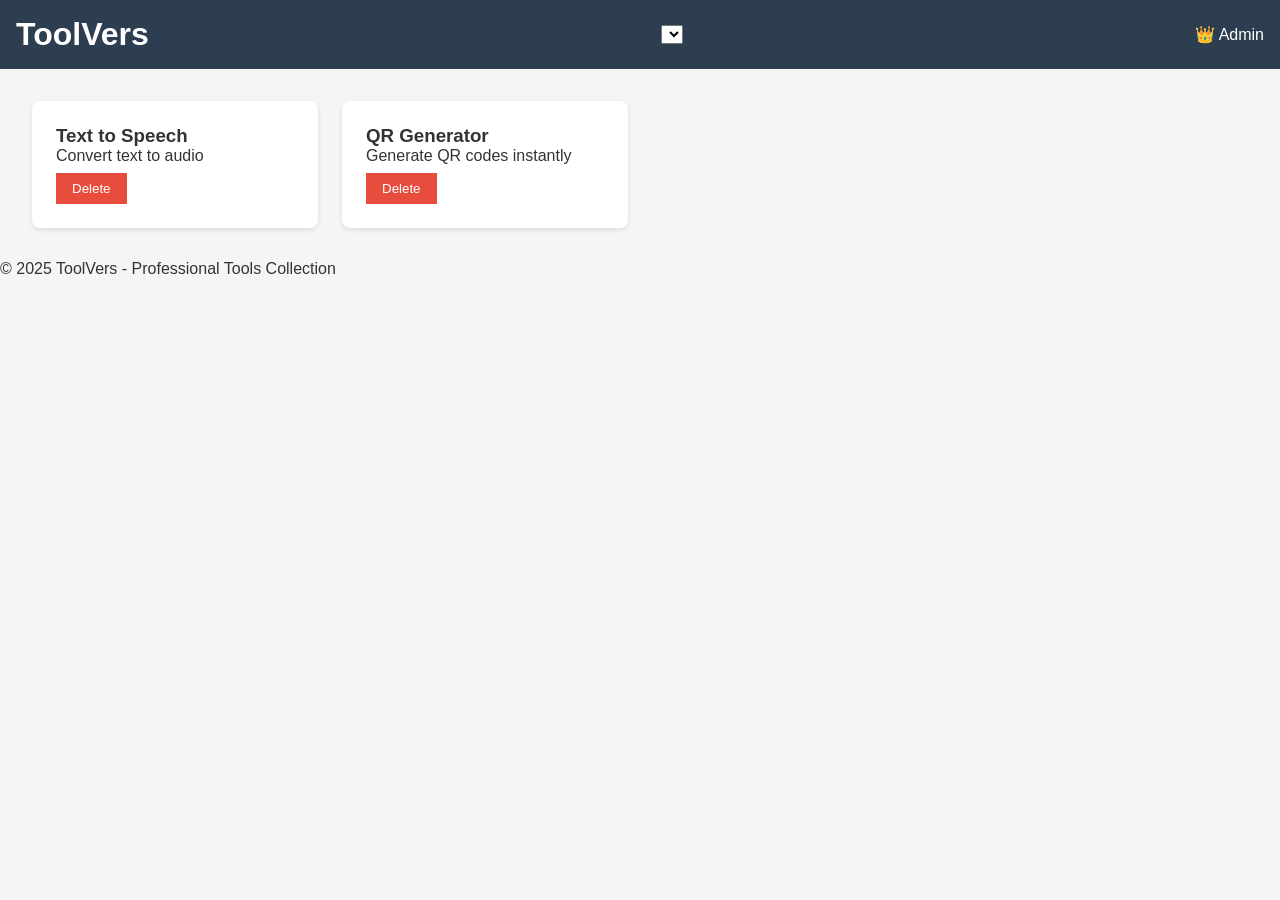
==== commit 0fda7e4c: "Add files via upload" ====
--- a/toolverse/index.html
+++ b/toolverse/index.html
@@ -1,1124 +1,26 @@
-<!DOCTYPE html>
-<html lang="en">
-<head>
-<meta charset="UTF-8">
-<meta name="viewport" content="width=device-width,initial-scale=1">
-<meta name="description" content="ToolVerse — 50+ free professional online tools. PDF, image, text, code, SEO, math tools and more. No signup required.">
-<meta name="keywords" content="free online tools, pdf converter, image compressor, word counter, qr code generator, password generator">
-<meta property="og:title" content="ToolVerse — Free Professional Online Tools">
-<meta property="og:description" content="50+ free tools. No signup. No ads in the way. Just tools.">
-<title>ToolVerse — Free Professional Online Tools</title>
-<link rel="preconnect" href="https://fonts.googleapis.com">
-<link href="https://fonts.googleapis.com/css2?family=DM+Sans:wght@300;400;500;600&family=Playfair+Display:wght@700&display=swap" rel="stylesheet">
-<style>
-:root {
-  --white: #ffffff;
-  --off: #f8f7f4;
-  --gray-50: #f4f3f0;
-  --gray-100: #e8e6e1;
-  --gray-300: #c2bfb8;
-  --gray-500: #8a8680;
-  --gray-700: #4a4844;
-  --black: #1a1917;
-  --accent: #2563eb;
-  --accent-light: #eff6ff;
-  --accent-dark: #1d4ed8;
-  --success: #059669;
-  --r: 10px;
-  --shadow: 0 1px 3px rgba(0,0,0,.07), 0 4px 16px rgba(0,0,0,.05);
-  --shadow-lg: 0 8px 32px rgba(0,0,0,.1);
-}
-
-* { margin:0; padding:0; box-sizing:border-box; }
-
-body {
-  font-family: 'DM Sans', sans-serif;
-  background: var(--white);
-  color: var(--black);
-  line-height: 1.6;
-  overflow-x: hidden;
-}
-
-/* NAV */
-nav {
-  position: sticky; top: 0; z-index: 100;
-  background: rgba(255,255,255,.92);
-  backdrop-filter: blur(12px);
-  border-bottom: 1px solid var(--gray-100);
-  padding: 0 5%;
-  display: flex; align-items: center; gap: 24px;
-  height: 64px;
-}
-.nav-logo {
-  font-family: 'Playfair Display', serif;
-  font-size: 22px; color: var(--black);
-  text-decoration: none; flex-shrink: 0;
-  letter-spacing: -.3px;
-}
-.nav-logo span { color: var(--accent); }
-.nav-search {
-  flex: 1; max-width: 480px; margin: 0 auto;
-  position: relative;
-}
-.nav-search input {
-  width: 100%; padding: 9px 16px 9px 40px;
-  border: 1.5px solid var(--gray-100);
-  border-radius: 50px; font-size: 14px;
-  font-family: 'DM Sans', sans-serif;
-  background: var(--gray-50); outline: none;
-  transition: .2s;
-}
-.nav-search input:focus { border-color: var(--accent); background: #fff; }
-.nav-search svg { position:absolute; left:13px; top:50%; transform:translateY(-50%); color:var(--gray-500); }
-.nav-links { display:flex; gap:8px; margin-left:auto; }
-.nav-links a {
-  padding: 7px 16px; border-radius: 50px; font-size: 14px; font-weight: 500;
-  text-decoration: none; color: var(--gray-700); transition: .15s;
-}
-.nav-links a:hover { background: var(--gray-50); }
-.nav-links .cta {
-  background: var(--accent); color: #fff;
-}
-.nav-links .cta:hover { background: var(--accent-dark); }
-
-/* HERO */
-.hero {
-  text-align: center;
-  padding: 80px 5% 60px;
-  background: linear-gradient(180deg, var(--off) 0%, var(--white) 100%);
-  position: relative; overflow: hidden;
-}
-.hero::before {
-  content: '';
-  position: absolute; inset: 0;
-  background: radial-gradient(ellipse 60% 40% at 50% 0%, rgba(37,99,235,.06) 0%, transparent 70%);
-}
-.hero-badge {
-  display: inline-flex; align-items: center; gap: 6px;
-  background: var(--accent-light); color: var(--accent);
-  padding: 5px 14px; border-radius: 50px; font-size: 13px; font-weight: 500;
-  margin-bottom: 24px; border: 1px solid rgba(37,99,235,.15);
-}
-.hero-badge::before { content: '●'; font-size: 8px; }
-.hero h1 {
-  font-family: 'Playfair Display', serif;
-  font-size: clamp(38px, 6vw, 68px);
-  line-height: 1.1; letter-spacing: -1px;
-  color: var(--black); margin-bottom: 20px;
-}
-.hero h1 em { font-style: italic; color: var(--accent); }
-.hero p {
-  font-size: 18px; color: var(--gray-500);
-  max-width: 520px; margin: 0 auto 36px;
-  font-weight: 300;
-}
-.hero-stats {
-  display: flex; justify-content: center; gap: 40px; flex-wrap: wrap;
-}
-.stat { text-align: center; }
-.stat-num { font-size: 28px; font-weight: 600; color: var(--black); }
-.stat-label { font-size: 12px; color: var(--gray-500); text-transform: uppercase; letter-spacing: .5px; margin-top: 2px; }
-
-/* LANG BAR */
-.lang-bar {
-  background: var(--gray-50); border-top: 1px solid var(--gray-100);
-  border-bottom: 1px solid var(--gray-100);
-  padding: 10px 5%; display: flex; align-items: center; gap: 8px;
-  overflow-x: auto; scrollbar-width: none;
-}
-.lang-bar::-webkit-scrollbar { display:none; }
-.lang-bar-label { font-size: 12px; color: var(--gray-500); white-space: nowrap; font-weight: 500; }
-.lang-btn {
-  padding: 4px 12px; border-radius: 50px; border: 1px solid var(--gray-100);
-  background: var(--white); font-size: 12px; cursor: pointer;
-  white-space: nowrap; transition: .15s; color: var(--gray-700);
-}
-.lang-btn:hover, .lang-btn.active { background: var(--accent); color: #fff; border-color: var(--accent); }
-
-/* SECTIONS */
-.section { padding: 60px 5%; }
-.section-header { margin-bottom: 32px; }
-.section-label {
-  font-size: 11px; font-weight: 600; letter-spacing: 1.5px;
-  text-transform: uppercase; color: var(--accent); margin-bottom: 8px;
-}
-.section-title { font-size: 28px; font-weight: 600; color: var(--black); }
-.section-sub { font-size: 15px; color: var(--gray-500); margin-top: 6px; }
-
-/* CATEGORIES */
-.cat-grid {
-  display: grid;
-  grid-template-columns: repeat(auto-fill, minmax(160px, 1fr));
-  gap: 12px; margin-bottom: 48px;
-}
-.cat-card {
-  background: var(--white); border: 1.5px solid var(--gray-100);
-  border-radius: var(--r); padding: 20px 16px; cursor: pointer;
-  transition: .2s; text-align: center;
-}
-.cat-card:hover { border-color: var(--accent); transform: translateY(-2px); box-shadow: var(--shadow); }
-.cat-card.active { border-color: var(--accent); background: var(--accent-light); }
-.cat-icon { font-size: 28px; margin-bottom: 10px; }
-.cat-name { font-size: 13px; font-weight: 600; color: var(--black); }
-.cat-count { font-size: 11px; color: var(--gray-500); margin-top: 3px; }
-
-/* TOOLS GRID */
-.tools-grid {
-  display: grid;
-  grid-template-columns: repeat(auto-fill, minmax(260px, 1fr));
-  gap: 16px;
-}
-.tool-card {
-  background: var(--white); border: 1.5px solid var(--gray-100);
-  border-radius: var(--r); padding: 20px;
-  transition: .2s; cursor: pointer; text-decoration: none;
-  display: block; position: relative; overflow: hidden;
-}
-.tool-card::before {
-  content: ''; position: absolute; inset: 0;
-  background: linear-gradient(135deg, rgba(37,99,235,.03) 0%, transparent 60%);
-  opacity: 0; transition: .2s;
-}
-.tool-card:hover { border-color: var(--accent); box-shadow: var(--shadow-lg); transform: translateY(-3px); }
-.tool-card:hover::before { opacity: 1; }
-.tool-card-icon {
-  width: 44px; height: 44px; border-radius: 10px;
-  display: flex; align-items: center; justify-content: center;
-  font-size: 22px; margin-bottom: 12px;
-}
-.tool-card-name { font-size: 15px; font-weight: 600; color: var(--black); margin-bottom: 5px; }
-.tool-card-desc { font-size: 13px; color: var(--gray-500); line-height: 1.5; }
-.tool-card-tag {
-  display: inline-block; margin-top: 10px;
-  background: var(--gray-50); color: var(--gray-700);
-  padding: 2px 10px; border-radius: 50px; font-size: 11px; font-weight: 500;
-}
-.tool-card-tag.popular { background: #fef3c7; color: #92400e; }
-.tool-card-tag.new { background: #dcfce7; color: #166534; }
-.tool-card .use-btn {
-  display: none; margin-top: 12px;
-  background: var(--accent); color: #fff; border: none;
-  padding: 8px 18px; border-radius: 50px; font-size: 13px; font-weight: 500;
-  cursor: pointer; font-family: 'DM Sans', sans-serif;
-}
-.tool-card:hover .use-btn { display: inline-block; }
-
-/* TOOL MODAL */
-#tool-modal {
-  display: none; position: fixed; inset: 0; z-index: 500;
-  background: rgba(0,0,0,.4); backdrop-filter: blur(4px);
-  align-items: center; justify-content: center; padding: 20px;
-}
-#tool-modal.open { display: flex; }
-.modal-box {
-  background: var(--white); border-radius: 16px;
-  width: 100%; max-width: 700px; max-height: 90vh;
-  overflow-y: auto; box-shadow: var(--shadow-lg);
-  animation: modalIn .25s ease;
-}
-@keyframes modalIn { from { opacity:0; transform:scale(.96) translateY(8px); } to { opacity:1; transform:none; } }
-.modal-header {
-  padding: 24px 24px 0; display: flex; align-items: flex-start; gap: 16px;
-}
-.modal-icon { font-size: 36px; flex-shrink: 0; }
-.modal-title { font-size: 22px; font-weight: 600; margin-bottom: 4px; }
-.modal-desc { font-size: 14px; color: var(--gray-500); }
-.modal-close {
-  margin-left: auto; width: 32px; height: 32px; border-radius: 50%;
-  border: 1.5px solid var(--gray-100); background: var(--gray-50);
-  cursor: pointer; font-size: 16px; display: flex; align-items: center; justify-content: center;
-  flex-shrink: 0;
-}
-.modal-close:hover { background: var(--gray-100); }
-.modal-body { padding: 20px 24px 24px; }
-.tool-input-group { margin-bottom: 16px; }
-.tool-input-group label { font-size: 13px; font-weight: 500; color: var(--gray-700); display: block; margin-bottom: 6px; }
-.tool-input-group textarea,
-.tool-input-group input[type=text],
-.tool-input-group input[type=number],
-.tool-input-group select {
-  width: 100%; padding: 10px 14px; font-size: 14px;
-  border: 1.5px solid var(--gray-100); border-radius: 8px;
-  font-family: 'DM Sans', sans-serif; outline: none;
-  background: var(--gray-50); transition: .2s;
-}
-.tool-input-group textarea { min-height: 100px; resize: vertical; }
-.tool-input-group textarea:focus,
-.tool-input-group input:focus,
-.tool-input-group select:focus { border-color: var(--accent); background: #fff; }
-.tool-row { display: flex; gap: 10px; flex-wrap: wrap; }
-.tool-btn {
-  padding: 10px 24px; border-radius: 50px; border: none;
-  font-size: 14px; font-weight: 500; cursor: pointer;
-  font-family: 'DM Sans', sans-serif; transition: .15s;
-}
-.tool-btn.primary { background: var(--accent); color: #fff; }
-.tool-btn.primary:hover { background: var(--accent-dark); }
-.tool-btn.outline { background: transparent; border: 1.5px solid var(--gray-100); color: var(--gray-700); }
-.tool-btn.outline:hover { border-color: var(--gray-300); background: var(--gray-50); }
-.tool-result {
-  margin-top: 16px; padding: 14px;
-  background: var(--gray-50); border: 1.5px solid var(--gray-100);
-  border-radius: 8px; font-size: 13px; font-family: monospace;
-  white-space: pre-wrap; word-break: break-all; line-height: 1.7;
-  min-height: 60px; max-height: 300px; overflow-y: auto;
-  color: var(--black);
-}
-.tool-result.success { border-color: var(--success); }
-.copy-result-btn {
-  margin-top: 8px; padding: 6px 16px; border-radius: 50px;
-  border: 1px solid var(--gray-100); background: var(--white);
-  font-size: 12px; cursor: pointer; color: var(--gray-700);
-  font-family: 'DM Sans', sans-serif;
-}
-.copy-result-btn:hover { background: var(--gray-50); }
-.slider-row { display: flex; align-items: center; gap: 12px; }
-.slider-row input[type=range] { flex: 1; accent-color: var(--accent); }
-.slider-val { font-weight: 600; min-width: 30px; text-align: right; }
-.checkbox-row { display: flex; gap: 16px; flex-wrap: wrap; font-size: 13px; }
-.checkbox-row label { display: flex; align-items: center; gap: 6px; cursor: pointer; }
-
-/* FOOTER */
-footer {
-  background: var(--black); color: var(--gray-300);
-  padding: 60px 5% 32px;
-}
-.footer-grid {
-  display: grid; grid-template-columns: 2fr 1fr 1fr 1fr;
-  gap: 40px; margin-bottom: 40px;
-}
-.footer-brand .logo {
-  font-family: 'Playfair Display', serif;
-  font-size: 22px; color: var(--white); margin-bottom: 12px;
-}
-.footer-brand .logo span { color: var(--accent); }
-.footer-brand p { font-size: 14px; line-height: 1.7; max-width: 280px; }
-footer h4 { font-size: 13px; font-weight: 600; color: var(--white); margin-bottom: 16px; letter-spacing: .3px; }
-footer ul { list-style: none; }
-footer ul li { margin-bottom: 8px; }
-footer ul li a { color: var(--gray-300); text-decoration: none; font-size: 14px; transition: .15s; }
-footer ul li a:hover { color: var(--white); }
-.footer-bottom {
-  border-top: 1px solid rgba(255,255,255,.1);
-  padding-top: 24px; display: flex; justify-content: space-between;
-  align-items: center; flex-wrap: wrap; gap: 12px;
-  font-size: 13px;
-}
-.footer-bottom a { color: var(--gray-300); text-decoration: none; }
-
-/* TOAST */
-#toast {
-  position: fixed; bottom: 24px; left: 50%; transform: translateX(-50%);
-  background: var(--black); color: var(--white);
-  padding: 10px 20px; border-radius: 50px; font-size: 14px;
-  display: none; z-index: 9999; box-shadow: var(--shadow-lg);
-  animation: fadeup .2s ease;
-}
-@keyframes fadeup { from { opacity:0; transform:translate(-50%,6px); } to { opacity:1; transform:translate(-50%,0); } }
-
-/* SEARCH HIGHLIGHT */
-.highlight { background: #fef08a; border-radius: 2px; }
-
-.no-results {
-  text-align: center; padding: 60px 20px; color: var(--gray-500);
-}
-.no-results svg { margin-bottom: 12px; }
-.no-results h3 { font-size: 18px; color: var(--gray-700); margin-bottom: 6px; }
-
-@media (max-width:768px) {
-  .footer-grid { grid-template-columns: 1fr 1fr; }
-  .nav-links .cta { display:none; }
-}
-@media (max-width:480px) {
-  .footer-grid { grid-template-columns: 1fr; }
-  .hero { padding: 50px 5% 40px; }
-}
-</style>
-</head>
-<body>
-
-<!-- NAV -->
-<nav>
-  <a href="/" class="nav-logo">Tool<span>Verse</span></a>
-  <div class="nav-search">
-    <svg width="14" height="14" viewBox="0 0 24 24" fill="none" stroke="currentColor" stroke-width="2"><circle cx="11" cy="11" r="8"/><path d="m21 21-4.35-4.35"/></svg>
-    <input type="text" id="global-search" placeholder="Search tools…" autocomplete="off" oninput="handleSearch(this.value)">
-  </div>
-  <div class="nav-links">
-    <a href="#tools">All Tools</a>
-    <a href="#categories">Categories</a>
-    <a href="tools.html" class="cta">Open Tools →</a>
-  </div>
-</nav>
-
-<!-- HERO -->
-<section class="hero">
-  <div class="hero-badge">Free · No Signup · No Watermark</div>
-  <h1>Every Tool You Need,<br><em>Absolutely Free</em></h1>
-  <p>50+ professional-grade utilities for everyday tasks. From PDF conversion to password generation — instant, private, and free forever.</p>
-  <div class="hero-stats">
-    <div class="stat"><div class="stat-num">50+</div><div class="stat-label">Free Tools</div></div>
-    <div class="stat"><div class="stat-num">20</div><div class="stat-label">Languages</div></div>
-    <div class="stat"><div class="stat-num">0</div><div class="stat-label">Sign-ups Required</div></div>
-    <div class="stat"><div class="stat-num">100%</div><div class="stat-label">Private & Secure</div></div>
-  </div>
-</section>
-
-<!-- LANGUAGE BAR -->
-<div class="lang-bar">
-  <span class="lang-bar-label">🌐 Language:</span>
-  <button class="lang-btn active" onclick="setLang('en','English')">English</button>
-  <button class="lang-btn" onclick="setLang('hi','हिंदी')">हिंदी</button>
-  <button class="lang-btn" onclick="setLang('es','Español')">Español</button>
-  <button class="lang-btn" onclick="setLang('fr','Français')">Français</button>
-  <button class="lang-btn" onclick="setLang('de','Deutsch')">Deutsch</button>
-  <button class="lang-btn" onclick="setLang('pt','Português')">Português</button>
-  <button class="lang-btn" onclick="setLang('ar','العربية')">العربية</button>
-  <button class="lang-btn" onclick="setLang('zh','中文')">中文</button>
-  <button class="lang-btn" onclick="setLang('ja','日本語')">日本語</button>
-  <button class="lang-btn" onclick="setLang('ko','한국어')">한국어</button>
-  <button class="lang-btn" onclick="setLang('ru','Русский')">Русский</button>
-  <button class="lang-btn" onclick="setLang('it','Italiano')">Italiano</button>
-  <button class="lang-btn" onclick="setLang('tr','Türkçe')">Türkçe</button>
-  <button class="lang-btn" onclick="setLang('nl','Nederlands')">Nederlands</button>
-  <button class="lang-btn" onclick="setLang('pl','Polski')">Polski</button>
-  <button class="lang-btn" onclick="setLang('vi','Tiếng Việt')">Tiếng Việt</button>
-  <button class="lang-btn" onclick="setLang('th','ภาษาไทย')">ภาษาไทย</button>
-  <button class="lang-btn" onclick="setLang('id','Bahasa Indonesia')">Bahasa</button>
-  <button class="lang-btn" onclick="setLang('bn','বাংলা')">বাংলা</button>
-  <button class="lang-btn" onclick="setLang('ur','اردو')">اردو</button>
-</div>
-
-<!-- CATEGORIES -->
-<section class="section" id="categories">
-  <div class="section-header">
-    <div class="section-label">Browse by Category</div>
-    <div class="section-title" id="t-categories">Tool Categories</div>
-    <div class="section-sub" id="t-cat-sub">Select a category or search for any tool above</div>
-  </div>
-  <div class="cat-grid" id="cat-grid"></div>
-</section>
-
-<!-- TOOLS -->
-<section class="section" id="tools" style="padding-top:0">
-  <div class="section-header">
-    <div class="section-label" id="t-tools-label">All Tools</div>
-    <div class="section-title" id="t-tools-title">Popular Tools</div>
-  </div>
-  <div class="tools-grid" id="tools-grid"></div>
-  <div class="no-results" id="no-results" style="display:none">
-    <svg width="48" height="48" viewBox="0 0 24 24" fill="none" stroke="#c2bfb8" stroke-width="1.5"><circle cx="11" cy="11" r="8"/><path d="m21 21-4.35-4.35"/></svg>
-    <h3>No tools found</h3>
-    <p>Try a different search term</p>
-  </div>
-</section>
-
-<!-- WHY US -->
-<section class="section" style="background:var(--off)">
-  <div class="section-header" style="text-align:center;margin-bottom:40px">
-    <div class="section-label">Why ToolVerse</div>
-    <div class="section-title" id="t-why">Trusted by professionals worldwide</div>
-  </div>
-  <div style="display:grid;grid-template-columns:repeat(auto-fit,minmax(220px,1fr));gap:24px;max-width:960px;margin:0 auto">
-    <div style="text-align:center;padding:24px">
-      <div style="font-size:36px;margin-bottom:12px">🔒</div>
-      <div style="font-weight:600;margin-bottom:6px" id="t-priv">100% Private</div>
-      <div style="font-size:14px;color:var(--gray-500)">All processing happens in your browser. We never store your data.</div>
-    </div>
-    <div style="text-align:center;padding:24px">
-      <div style="font-size:36px;margin-bottom:12px">⚡</div>
-      <div style="font-weight:600;margin-bottom:6px">Lightning Fast</div>
-      <div style="font-size:14px;color:var(--gray-500)">No server uploads. Instant results directly in your browser.</div>
-    </div>
-    <div style="text-align:center;padding:24px">
-      <div style="font-size:36px;margin-bottom:12px">🌍</div>
-      <div style="font-weight:600;margin-bottom:6px">20 Languages</div>
-      <div style="font-size:14px;color:var(--gray-500)">Full interface translation for every major global language.</div>
-    </div>
-    <div style="text-align:center;padding:24px">
-      <div style="font-size:36px;margin-bottom:12px">♾️</div>
-      <div style="font-weight:600;margin-bottom:6px">Always Free</div>
-      <div style="font-size:14px;color:var(--gray-500)">No hidden fees, no paywalls, no usage limits. Free forever.</div>
-    </div>
-  </div>
-</section>
-
-<!-- FOOTER -->
-<footer>
-  <div class="footer-grid">
-    <div class="footer-brand">
-      <div class="logo">Tool<span>Verse</span></div>
-      <p>A comprehensive suite of free, professional-grade online tools. Built for creators, developers, and everyday users worldwide.</p>
-    </div>
-    <div>
-      <h4>Tools</h4>
-      <ul>
-        <li><a href="#">PDF Tools</a></li>
-        <li><a href="#">Image Tools</a></li>
-        <li><a href="#">Text Tools</a></li>
-        <li><a href="#">Code Tools</a></li>
-        <li><a href="#">Math Tools</a></li>
-      </ul>
-    </div>
-    <div>
-      <h4>More Tools</h4>
-      <ul>
-        <li><a href="#">SEO Tools</a></li>
-        <li><a href="#">Security Tools</a></li>
-        <li><a href="#">Converters</a></li>
-        <li><a href="#">Generators</a></li>
-        <li><a href="#">Finance</a></li>
-      </ul>
-    </div>
-    <div>
-      <h4>Company</h4>
-      <ul>
-        <li><a href="#">About Us</a></li>
-        <li><a href="#">Blog</a></li>
-        <li><a href="#">Privacy Policy</a></li>
-        <li><a href="#">Terms of Use</a></li>
-        <li><a href="#">Contact</a></li>
-      </ul>
-    </div>
-  </div>
-  <div class="footer-bottom">
-    <span>© 2025 ToolVerse. All rights reserved.</span>
-    <span>Made with ❤️ for the world</span>
-  </div>
-</footer>
-
-<!-- TOOL MODAL -->
-<div id="tool-modal">
-  <div class="modal-box" id="modal-box">
-    <div class="modal-header">
-      <div class="modal-icon" id="m-icon"></div>
-      <div>
-        <div class="modal-title" id="m-title"></div>
-        <div class="modal-desc" id="m-desc"></div>
-      </div>
-      <button class="modal-close" onclick="closeModal()">✕</button>
-    </div>
-    <div class="modal-body" id="m-body"></div>
-  </div>
-</div>
-
-<div id="toast"></div>
-
-<script>
-// ===================== DATA =====================
-const CATEGORIES = [
-  { id:'text',     icon:'📝', name:'Text Tools',     count:12 },
-  { id:'image',    icon:'🖼️',  name:'Image Tools',    count:8  },
-  { id:'pdf',      icon:'📄', name:'PDF Tools',      count:6  },
-  { id:'code',     icon:'💻', name:'Code Tools',     count:8  },
-  { id:'security', icon:'🔐', name:'Security Tools', count:7  },
-  { id:'math',     icon:'🔢', name:'Math & Finance',  count:6  },
-  { id:'seo',      icon:'📈', name:'SEO Tools',      count:5  },
-  { id:'convert',  icon:'🔄', name:'Converters',     count:8  },
-];
-
-const TOOLS = [
-  // TEXT
-  { id:'word-counter',   cat:'text',    icon:'📊', bg:'#eff6ff', name:'Word Counter',       desc:'Count words, characters, sentences, paragraphs and reading time instantly.',         tag:'popular' },
-  { id:'case-converter', cat:'text',    icon:'🔤', bg:'#eff6ff', name:'Case Converter',     desc:'Convert text to UPPERCASE, lowercase, Title Case, camelCase and more.',             tag:'' },
-  { id:'lorem-ipsum',    cat:'text',    icon:'📜', bg:'#eff6ff', name:'Lorem Ipsum Generator', desc:'Generate placeholder text in multiple styles and lengths for design mockups.', tag:'' },
-  { id:'text-diff',      cat:'text',    icon:'🔀', bg:'#eff6ff', name:'Text Diff Checker',  desc:'Compare two pieces of text and highlight the differences line by line.',             tag:'new' },
-  { id:'slug-gen',       cat:'text',    icon:'🔗', bg:'#eff6ff', name:'Slug Generator',     desc:'Convert any text into URL-friendly slugs for websites and blogs.',                   tag:'' },
-  { id:'char-count',     cat:'text',    icon:'🔢', bg:'#eff6ff', name:'Character Counter',  desc:'Count characters with and without spaces, useful for Twitter, LinkedIn, and SMS.',   tag:'popular' },
-  // IMAGE
-  { id:'img-compress',   cat:'image',   icon:'🗜️', bg:'#f0fdf4', name:'Image Compressor',  desc:'Reduce image file size without visible quality loss. Supports JPEG and PNG.',        tag:'popular' },
-  { id:'img-convert',    cat:'image',   icon:'🔄', bg:'#f0fdf4', name:'Image Converter',   desc:'Convert images between PNG, JPEG, WebP, and SVG formats instantly.',                 tag:'' },
-  { id:'img-resize',     cat:'image',   icon:'↔️', bg:'#f0fdf4', name:'Image Resizer',     desc:'Resize images to exact dimensions or by percentage while maintaining quality.',       tag:'' },
-  { id:'color-picker',   cat:'image',   icon:'🎨', bg:'#f0fdf4', name:'Color Picker',      desc:'Pick colors, convert between HEX, RGB, HSL, and CMYK formats.',                     tag:'popular' },
-  // PDF
-  { id:'pdf-merge',      cat:'pdf',     icon:'📎', bg:'#fdf4ff', name:'PDF Merger',        desc:'Combine multiple PDF files into one document quickly and securely.',                  tag:'popular' },
-  { id:'pdf-compress',   cat:'pdf',     icon:'🗜️', bg:'#fdf4ff', name:'PDF Compressor',   desc:'Reduce PDF file size while maintaining readability and quality.',                     tag:'' },
-  // CODE
-  { id:'json-format',    cat:'code',    icon:'{ }', bg:'#fff7ed', name:'JSON Formatter',   desc:'Format, validate, and beautify JSON data with syntax highlighting.',                  tag:'popular' },
-  { id:'html-encode',    cat:'code',    icon:'</>',  bg:'#fff7ed', name:'HTML Encoder',    desc:'Encode and decode HTML entities to prevent XSS vulnerabilities.',                     tag:'' },
-  { id:'url-encode',     cat:'code',    icon:'🔗', bg:'#fff7ed', name:'URL Encoder',       desc:'Encode and decode URLs for safe use in web applications and APIs.',                   tag:'' },
-  { id:'css-minify',     cat:'code',    icon:'✂️', bg:'#fff7ed', name:'CSS Minifier',      desc:'Minify CSS code to reduce file size and improve website loading speed.',              tag:'' },
-  { id:'js-minify',      cat:'code',    icon:'⚡', bg:'#fff7ed', name:'JS Minifier',       desc:'Minify JavaScript to reduce file size for faster page loads.',                       tag:'' },
-  { id:'base64',         cat:'code',    icon:'🔐', bg:'#fff7ed', name:'Base64 Tool',       desc:'Encode and decode text or files using Base64 encoding standard.',                    tag:'' },
-  { id:'regex-test',     cat:'code',    icon:'🔎', bg:'#fff7ed', name:'Regex Tester',      desc:'Test and debug regular expressions with live match highlighting.',                    tag:'popular' },
-  // SECURITY
-  { id:'password-gen',   cat:'security',icon:'🔑', bg:'#fef2f2', name:'Password Generator',desc:'Generate ultra-secure passwords with custom length and character sets.',              tag:'popular' },
-  { id:'hash-gen',       cat:'security',icon:'#️⃣', bg:'#fef2f2', name:'Hash Generator',   desc:'Generate MD5, SHA-1, SHA-256, and SHA-512 hashes for any text.',                    tag:'popular' },
-  { id:'uuid-gen',       cat:'security',icon:'🎲', bg:'#fef2f2', name:'UUID Generator',   desc:'Generate universally unique identifiers (UUIDs) v4 for your applications.',           tag:'' },
-  { id:'jwt-decode',     cat:'security',icon:'🔓', bg:'#fef2f2', name:'JWT Decoder',       desc:'Decode and inspect JSON Web Token (JWT) payload and header without verification.',    tag:'new' },
-  // MATH
-  { id:'calc',           cat:'math',    icon:'🔢', bg:'#f0fdf4', name:'Scientific Calculator', desc:'Perform advanced mathematical calculations with scientific functions.',         tag:'' },
-  { id:'percentage',     cat:'math',    icon:'%',  bg:'#f0fdf4', name:'Percentage Calculator', desc:'Calculate percentages, percentage change, and percentage of totals.',          tag:'popular' },
-  { id:'currency',       cat:'math',    icon:'💱', bg:'#f0fdf4', name:'Currency Converter', desc:'Convert between major world currencies using live exchange rate data.',             tag:'popular' },
-  { id:'age-calc',       cat:'math',    icon:'🎂', bg:'#f0fdf4', name:'Age Calculator',    desc:'Calculate exact age in years, months, days, hours, and minutes.',                    tag:'' },
-  { id:'time-diff',      cat:'math',    icon:'⏱️', bg:'#f0fdf4', name:'Date Difference',   desc:'Calculate the exact difference between two dates for planning and tracking.',         tag:'' },
-  // SEO
-  { id:'meta-gen',       cat:'seo',     icon:'📋', bg:'#fafaf9', name:'Meta Tag Generator', desc:'Generate optimized meta tags for better search engine visibility.',                tag:'' },
-  { id:'word-density',   cat:'seo',     icon:'📊', bg:'#fafaf9', name:'Keyword Density',  desc:'Analyze keyword density in your content for SEO optimization.',                       tag:'' },
-  { id:'robots-gen',     cat:'seo',     icon:'🤖', bg:'#fafaf9', name:'Robots.txt Generator', desc:'Generate a valid robots.txt file to control search engine crawling.',           tag:'' },
-  // CONVERT
-  { id:'unit-convert',   cat:'convert', icon:'📏', bg:'#eff6ff', name:'Unit Converter',    desc:'Convert length, weight, volume, temperature, speed, and area units.',                tag:'popular' },
-  { id:'timezone',       cat:'convert', icon:'🕐', bg:'#eff6ff', name:'Time Zone Converter', desc:'Convert time across all global time zones with daylight saving support.',         tag:'' },
-  { id:'timestamp',      cat:'convert', icon:'⏰', bg:'#eff6ff', name:'Unix Timestamp',    desc:'Convert Unix timestamps to human-readable dates and vice versa.',                    tag:'' },
-  { id:'qr-gen',         cat:'convert', icon:'📱', bg:'#eff6ff', name:'QR Code Generator', desc:'Generate QR codes for URLs, text, contact info, and Wi-Fi credentials.',            tag:'popular' },
-  { id:'color-convert',  cat:'convert', icon:'🎨', bg:'#eff6ff', name:'Color Converter',   desc:'Convert colors between HEX, RGB, HSL, HSV and CMYK formats instantly.',             tag:'' },
-];
-
-// ===================== TRANSLATIONS =====================
-const TRANSLATIONS = {
-  en: { categories:'Tool Categories', catSub:'Select a category or search for any tool above', why:'Trusted by professionals worldwide', priv:'100% Private' },
-  hi: { categories:'टूल श्रेणियाँ', catSub:'कोई भी टूल ऊपर खोजें', why:'दुनियाभर के पेशेवरों का भरोसा', priv:'100% निजी' },
-  es: { categories:'Categorías de Herramientas', catSub:'Selecciona una categoría o busca arriba', why:'Confiado por profesionales en todo el mundo', priv:'100% Privado' },
-  fr: { categories:'Catégories d\'outils', catSub:'Sélectionnez une catégorie ou recherchez ci-dessus', why:'Approuvé par des professionnels du monde entier', priv:'100% Privé' },
-  de: { categories:'Tool-Kategorien', catSub:'Wählen Sie eine Kategorie oder suchen Sie oben', why:'Weltweit von Profis vertraut', priv:'100% Privat' },
-  pt: { categories:'Categorias de Ferramentas', catSub:'Selecione uma categoria ou pesquise acima', why:'Confiado por profissionais em todo o mundo', priv:'100% Privado' },
-  ar: { categories:'فئات الأدوات', catSub:'اختر فئة أو ابحث أعلاه', why:'موثوق به من قِبَل المحترفين حول العالم', priv:'100% خاص' },
-  zh: { categories:'工具分类', catSub:'选择分类或在上方搜索', why:'全球专业人士信赖', priv:'100% 私密' },
-  ja: { categories:'ツールカテゴリ', catSub:'カテゴリを選択するか上で検索', why:'世界中のプロに信頼されている', priv:'100% プライベート' },
-  ko: { categories:'도구 카테고리', catSub:'카테고리 선택 또는 위에서 검색', why:'전 세계 전문가들이 신뢰', priv:'100% 비공개' },
-  ru: { categories:'Категории инструментов', catSub:'Выберите категорию или выполните поиск выше', why:'Доверяют профессионалы по всему миру', priv:'100% Приватно' },
-  it: { categories:'Categorie di strumenti', catSub:'Seleziona una categoria o cerca sopra', why:'Scelto da professionisti in tutto il mondo', priv:'100% Privato' },
-  tr: { categories:'Araç Kategorileri', catSub:'Bir kategori seçin veya yukarıda arayın', why:'Dünya genelinde profesyoneller tarafından güveniliyor', priv:'100% Özel' },
-  nl: { categories:'Hulpmiddelcategorieën', catSub:'Selecteer een categorie of zoek hierboven', why:'Vertrouwd door professionals wereldwijd', priv:'100% Privé' },
-  pl: { categories:'Kategorie narzędzi', catSub:'Wybierz kategorię lub wyszukaj powyżej', why:'Zaufany przez profesjonalistów na całym świecie', priv:'100% Prywatne' },
-  vi: { categories:'Danh mục công cụ', catSub:'Chọn danh mục hoặc tìm kiếm ở trên', why:'Được tin dùng bởi các chuyên gia toàn cầu', priv:'100% Riêng tư' },
-  th: { categories:'หมวดหมู่เครื่องมือ', catSub:'เลือกหมวดหมู่หรือค้นหาด้านบน', why:'เชื่อถือโดยผู้เชี่ยวชาญทั่วโลก', priv:'100% เป็นส่วนตัว' },
-  id: { categories:'Kategori Alat', catSub:'Pilih kategori atau cari di atas', why:'Dipercaya oleh para profesional di seluruh dunia', priv:'100% Privat' },
-  bn: { categories:'টুল বিভাগ', catSub:'একটি বিভাগ বেছে নিন বা উপরে অনুসন্ধান করুন', why:'বিশ্বব্যাপী পেশাদারদের বিশ্বাসযোগ্য', priv:'১০০% ব্যক্তিগত' },
-  ur: { categories:'ٹول کیٹیگریز', catSub:'کوئی کیٹیگری منتخب کریں یا اوپر تلاش کریں', why:'دنیا بھر کے پیشہ ور افراد کا اعتماد', priv:'100% نجی' },
-};
-
-// ===================== STATE =====================
-let activeCat = 'all';
-let currentLang = 'en';
-
-// ===================== RENDER =====================
-function renderCategories() {
-  const g = document.getElementById('cat-grid');
-  const allBtn = `<div class="cat-card ${activeCat==='all'?'active':''}" onclick="filterCat('all')">
-    <div class="cat-icon">🛠️</div>
-    <div class="cat-name">All Tools</div>
-    <div class="cat-count">${TOOLS.length} tools</div>
-  </div>`;
-  g.innerHTML = allBtn + CATEGORIES.map(c=>`
-    <div class="cat-card ${activeCat===c.id?'active':''}" onclick="filterCat('${c.id}')">
-      <div class="cat-icon">${c.icon}</div>
-      <div class="cat-name">${c.name}</div>
-      <div class="cat-count">${c.count} tools</div>
-    </div>`).join('');
-}
-
-function renderTools(list) {
-  const g = document.getElementById('tools-grid');
-  const nr = document.getElementById('no-results');
-  if(!list.length) { g.innerHTML=''; nr.style.display='block'; return; }
-  nr.style.display='none';
-  g.innerHTML = list.map(t=>`
-    <a class="tool-card" href="tools.html#${t.id}" onclick="openTool(event,'${t.id}')">
-      <div class="tool-card-icon" style="background:${t.bg}">${t.icon}</div>
-      <div class="tool-card-name">${t.name}</div>
-      <div class="tool-card-desc">${t.desc}</div>
-      ${t.tag ? `<div class="tool-card-tag ${t.tag}">${t.tag==='popular'?'🔥 Popular':t.tag==='new'?'✨ New':t.tag}</div>` : ''}
-      <button class="use-btn">Use Tool →</button>
-    </a>`).join('');
-}
-
-function filterCat(cat) {
-  activeCat = cat;
-  renderCategories();
-  const list = cat==='all' ? TOOLS : TOOLS.filter(t=>t.cat===cat);
-  renderTools(list);
-  document.getElementById('t-tools-title').textContent = cat==='all' ? 'All Tools' : CATEGORIES.find(c=>c.id===cat)?.name || 'Tools';
-}
-
-function handleSearch(q) {
-  const t = q.trim().toLowerCase();
-  if(!t) { filterCat(activeCat); return; }
-  const list = TOOLS.filter(tool =>
-    tool.name.toLowerCase().includes(t) || tool.desc.toLowerCase().includes(t) || tool.cat.includes(t)
-  );
-  renderTools(list);
-  document.getElementById('t-tools-title').textContent = `Results for "${q}"`;
-}
-
-// ===================== LANGUAGE =====================
-function setLang(code, name) {
-  currentLang = code;
-  document.querySelectorAll('.lang-btn').forEach(b=>b.classList.remove('active'));
-  event.target.classList.add('active');
-  const t = TRANSLATIONS[code] || TRANSLATIONS.en;
-  setText('t-categories', t.categories);
-  setText('t-cat-sub', t.catSub);
-  setText('t-why', t.why);
-  setText('t-priv', t.priv);
-}
-function setText(id,val) { const el=document.getElementById(id); if(el) el.textContent=val; }
-
-// ===================== TOOL MODAL =====================
-const TOOL_BUILDERS = {
-  'word-counter': () => `
-    <div class="tool-input-group">
-      <label>Enter or paste your text below</label>
-      <textarea id="wc-in" placeholder="Type or paste your text here…" oninput="doWordCount()" rows="6"></textarea>
-    </div>
-    <div style="display:grid;grid-template-columns:repeat(3,1fr);gap:10px;margin-top:4px" id="wc-stats">
-      ${statCard('Words','0','wc-w')}${statCard('Characters','0','wc-c')}${statCard('Sentences','0','wc-s')}
-      ${statCard('Paragraphs','0','wc-p')}${statCard('Reading Time','0 min','wc-r')}${statCard('Spaces','0','wc-sp')}
-    </div>`,
-  'case-converter': () => `
-    <div class="tool-input-group">
-      <label>Enter text to convert</label>
-      <textarea id="cc-in" placeholder="Type your text here…" rows="5"></textarea>
-    </div>
-    <div class="tool-row">
-      <button class="tool-btn primary" onclick="caseConvert('upper')">UPPERCASE</button>
-      <button class="tool-btn outline" onclick="caseConvert('lower')">lowercase</button>
-      <button class="tool-btn outline" onclick="caseConvert('title')">Title Case</button>
-      <button class="tool-btn outline" onclick="caseConvert('sentence')">Sentence case</button>
-      <button class="tool-btn outline" onclick="caseConvert('camel')">camelCase</button>
-    </div>
-    <div class="tool-result" id="cc-out">Result will appear here…</div>
-    <button class="copy-result-btn" onclick="copyEl('cc-out')">📋 Copy Result</button>`,
-  'lorem-ipsum': () => `
-    <div class="tool-input-group">
-      <label>Number of Paragraphs</label>
-      <div class="slider-row">
-        <input type="range" min="1" max="10" value="3" oninput="document.getElementById('li-val').textContent=this.value;genLorem(this.value)" id="li-sl">
-        <span class="slider-val" id="li-val">3</span>
-      </div>
-    </div>
-    <div class="tool-result" id="li-out" style="font-family:'DM Sans',sans-serif;font-size:14px;line-height:1.8"></div>
-    <button class="copy-result-btn" onclick="copyEl('li-out')">📋 Copy Text</button>`,
-  'password-gen': () => `
-    <div class="tool-input-group">
-      <label>Password Length: <span id="pw-lv">16</span></label>
-      <div class="slider-row">
-        <input type="range" min="6" max="128" value="16" id="pw-sl" oninput="document.getElementById('pw-lv').textContent=this.value">
-      </div>
-    </div>
-    <div class="checkbox-row">
-      <label><input type="checkbox" id="pw-u" checked> Uppercase (A–Z)</label>
-      <label><input type="checkbox" id="pw-l" checked> Lowercase (a–z)</label>
-      <label><input type="checkbox" id="pw-n" checked> Numbers (0–9)</label>
-      <label><input type="checkbox" id="pw-s" checked> Symbols (!@#…)</label>
-    </div>
-    <div class="tool-row" style="margin-top:12px">
-      <button class="tool-btn primary" onclick="genPw()">Generate Password</button>
-      <button class="tool-btn outline" onclick="genPw()">🔄 Regenerate</button>
-    </div>
-    <div class="tool-result" id="pw-out" style="font-size:18px;letter-spacing:2px;text-align:center;cursor:pointer" onclick="copyEl('pw-out')">Click Generate above</div>
-    <div id="pw-strength" style="margin-top:8px;font-size:12px;color:var(--gray-500)"></div>
-    <button class="copy-result-btn" onclick="copyEl('pw-out')">📋 Copy Password</button>`,
-  'hash-gen': () => `
-    <div class="tool-input-group">
-      <label>Enter text to hash</label>
-      <textarea id="hg-in" placeholder="Type or paste text here…" rows="3"></textarea>
-    </div>
-    <button class="tool-btn primary" onclick="genHash()">Generate Hashes</button>
-    <div class="tool-result" id="hg-out" style="line-height:2">Output will appear here…</div>
-    <button class="copy-result-btn" onclick="copyEl('hg-out')">📋 Copy All</button>`,
-  'uuid-gen': () => `
-    <div class="tool-input-group">
-      <label>Number of UUIDs</label>
-      <div class="slider-row">
-        <input type="range" min="1" max="20" value="5" id="uuid-sl" oninput="document.getElementById('uuid-v').textContent=this.value">
-        <span class="slider-val" id="uuid-v">5</span>
-      </div>
-    </div>
-    <button class="tool-btn primary" onclick="genUUID()">Generate UUIDs</button>
-    <div class="tool-result" id="uuid-out" style="line-height:2">UUIDs will appear here…</div>
-    <button class="copy-result-btn" onclick="copyEl('uuid-out')">📋 Copy All</button>`,
-  'base64': () => `
-    <div class="tool-input-group">
-      <label>Enter text</label>
-      <textarea id="b64-in" placeholder="Text to encode or decode…" rows="4"></textarea>
-    </div>
-    <div class="tool-row">
-      <button class="tool-btn primary" onclick="doBase64('enc')">Encode to Base64</button>
-      <button class="tool-btn outline" onclick="doBase64('dec')">Decode from Base64</button>
-    </div>
-    <div class="tool-result" id="b64-out">Result will appear here…</div>
-    <button class="copy-result-btn" onclick="copyEl('b64-out')">📋 Copy</button>`,
-  'url-encode': () => `
-    <div class="tool-input-group">
-      <label>Enter URL or text</label>
-      <textarea id="ue-in" placeholder="https://example.com/path?q=hello world" rows="3"></textarea>
-    </div>
-    <div class="tool-row">
-      <button class="tool-btn primary" onclick="doURL('enc')">Encode URL</button>
-      <button class="tool-btn outline" onclick="doURL('dec')">Decode URL</button>
-    </div>
-    <div class="tool-result" id="ue-out">Result will appear here…</div>
-    <button class="copy-result-btn" onclick="copyEl('ue-out')">📋 Copy</button>`,
-  'json-format': () => `
-    <div class="tool-input-group">
-      <label>Paste JSON data</label>
-      <textarea id="jf-in" placeholder='{"name":"ToolVerse","version":1}' rows="6" style="font-family:monospace;font-size:13px"></textarea>
-    </div>
-    <div class="tool-row">
-      <button class="tool-btn primary" onclick="doJSON('format')">Format / Beautify</button>
-      <button class="tool-btn outline" onclick="doJSON('minify')">Minify</button>
-      <button class="tool-btn outline" onclick="doJSON('validate')">Validate</button>
-    </div>
-    <div class="tool-result" id="jf-out" style="font-family:monospace;font-size:12px">Result will appear here…</div>
-    <button class="copy-result-btn" onclick="copyEl('jf-out')">📋 Copy</button>`,
-  'percentage': () => `
-    <div style="display:grid;grid-template-columns:1fr 1fr;gap:16px">
-      <div>
-        <div class="tool-input-group">
-          <label>What is X% of Y?</label>
-          <input type="number" id="p1-x" placeholder="X (%)"> <input type="number" id="p1-y" placeholder="Y (number)" style="margin-top:6px">
-          <button class="tool-btn primary" onclick="calcPct1()" style="margin-top:8px;width:100%">Calculate</button>
-          <div class="tool-result" id="p1-out" style="margin-top:8px">—</div>
-        </div>
-      </div>
-      <div>
-        <div class="tool-input-group">
-          <label>X is what % of Y?</label>
-          <input type="number" id="p2-x" placeholder="X"> <input type="number" id="p2-y" placeholder="Y" style="margin-top:6px">
-          <button class="tool-btn primary" onclick="calcPct2()" style="margin-top:8px;width:100%">Calculate</button>
-          <div class="tool-result" id="p2-out" style="margin-top:8px">—</div>
-        </div>
-      </div>
-    </div>`,
-  'age-calc': () => `
-    <div class="tool-input-group">
-      <label>Date of Birth</label>
-      <input type="text" id="age-in" placeholder="YYYY-MM-DD (e.g. 1998-04-15)">
-    </div>
-    <button class="tool-btn primary" onclick="calcAge()">Calculate Age</button>
-    <div class="tool-result" id="age-out">Your age will appear here…</div>`,
-  'unit-convert': () => `
-    <div class="tool-input-group">
-      <label>Category</label>
-      <select id="uc-cat" onchange="renderUnitFields()">
-        <option value="length">Length</option>
-        <option value="weight">Weight / Mass</option>
-        <option value="temp">Temperature</option>
-        <option value="area">Area</option>
-        <option value="speed">Speed</option>
-      </select>
-    </div>
-    <div style="display:grid;grid-template-columns:1fr auto 1fr;gap:10px;align-items:end">
-      <div class="tool-input-group">
-        <label>From</label>
-        <input type="number" id="uc-val" placeholder="Enter value" oninput="doConvert()">
-        <select id="uc-from" onchange="doConvert()" style="margin-top:6px"></select>
-      </div>
-      <div style="padding-bottom:12px;font-size:20px;text-align:center">⇄</div>
-      <div class="tool-input-group">
-        <label>To</label>
-        <div class="tool-result" id="uc-out" style="margin-bottom:6px;min-height:40px;display:flex;align-items:center">—</div>
-        <select id="uc-to" onchange="doConvert()"></select>
-      </div>
-    </div>`,
-  'color-convert': () => `
-    <div class="tool-input-group">
-      <label>Enter color value</label>
-      <div style="display:flex;gap:10px;align-items:center">
-        <input type="color" id="cc-picker" value="#2563eb" oninput="colorFromPicker(this.value)" style="width:50px;height:40px;border:none;border-radius:8px;cursor:pointer;padding:2px">
-        <input type="text" id="cc-inp" placeholder="#2563eb or rgb(37,99,235)" value="#2563eb" oninput="colorFromText(this.value)" style="flex:1">
-      </div>
-    </div>
-    <div class="tool-result" id="cc-out">—</div>`,
-  'timestamp': () => `
-    <div class="tool-input-group">
-      <label>Unix Timestamp → Human Date</label>
-      <input type="number" id="ts-in" placeholder="e.g. 1700000000">
-      <button class="tool-btn primary" onclick="doTimestamp()" style="margin-top:8px">Convert</button>
-      <div class="tool-result" id="ts-out" style="margin-top:8px">Result here…</div>
-    </div>
-    <div class="tool-input-group" style="margin-top:16px">
-      <label>Current Unix Timestamp</label>
-      <div class="tool-result" id="ts-now" style="font-size:20px;font-weight:600;text-align:center"></div>
-    </div>`,
-  'slug-gen': () => `
-    <div class="tool-input-group">
-      <label>Enter title or text</label>
-      <input type="text" id="sg-in" placeholder="My Amazing Blog Post Title!" oninput="doSlug()">
-    </div>
-    <div class="tool-result" id="sg-out" style="font-size:16px">your-slug-will-appear-here</div>
-    <button class="copy-result-btn" onclick="copyEl('sg-out')">📋 Copy Slug</button>`,
-  'char-count': () => `
-    <div class="tool-input-group">
-      <label>Enter text to analyze</label>
-      <textarea id="chc-in" placeholder="Type or paste text here…" rows="5" oninput="doCharCount()"></textarea>
-    </div>
-    <div style="display:grid;grid-template-columns:repeat(2,1fr);gap:10px">
-      ${statCard('With Spaces','0','ch-ws')}
-      ${statCard('Without Spaces','0','ch-ns')}
-      ${statCard('Letters Only','0','ch-lt')}
-      ${statCard('Digits','0','ch-dg')}
-    </div>`,
-  'meta-gen': () => `
-    <div class="tool-input-group"><label>Page Title (50–60 chars)</label><input type="text" id="mg-t" placeholder="Best Free Online Tools | ToolVerse" oninput="genMeta()"></div>
-    <div class="tool-input-group"><label>Description (150–160 chars)</label><textarea id="mg-d" placeholder="Describe your page…" rows="3" oninput="genMeta()"></textarea></div>
-    <div class="tool-input-group"><label>Keywords (comma separated)</label><input type="text" id="mg-k" placeholder="free tools, online converter, pdf tool" oninput="genMeta()"></div>
-    <div class="tool-result" id="mg-out" style="font-family:monospace;font-size:12px">Meta tags will appear here…</div>
-    <button class="copy-result-btn" onclick="copyEl('mg-out')">📋 Copy Meta Tags</button>`,
-};
-
-function statCard(label, val, id) {
-  return `<div style="background:var(--gray-50);border:1px solid var(--gray-100);border-radius:8px;padding:12px;text-align:center">
-    <div style="font-size:11px;color:var(--gray-500);margin-bottom:4px;text-transform:uppercase;letter-spacing:.5px">${label}</div>
-    <div style="font-size:22px;font-weight:600" id="${id}">${val}</div>
-  </div>`;
-}
-
-function openTool(e, id) {
-  e.preventDefault();
-  const tool = TOOLS.find(t=>t.id===id);
-  if(!tool) return;
-  document.getElementById('m-icon').textContent = tool.icon;
-  document.getElementById('m-title').textContent = tool.name;
-  document.getElementById('m-desc').textContent = tool.desc;
-  const builder = TOOL_BUILDERS[id];
-  document.getElementById('m-body').innerHTML = builder ? builder() : `<div style="padding:20px;text-align:center;color:var(--gray-500)"><div style="font-size:48px;margin-bottom:12px">🚀</div><p>This tool is launching soon. Check back shortly!</p></div>`;
-  document.getElementById('tool-modal').classList.add('open');
-  if(id==='lorem-ipsum') genLorem(3);
-  if(id==='uuid-gen') {};
-  if(id==='unit-convert') renderUnitFields();
-  if(id==='color-convert') colorFromText('#2563eb');
-  if(id==='timestamp') { doTimestampNow(); setInterval(doTimestampNow,1000); }
-}
-
-function closeModal() {
-  document.getElementById('tool-modal').classList.remove('open');
-}
-document.getElementById('tool-modal').addEventListener('click', e=>{ if(e.target.id==='tool-modal') closeModal(); });
-
-// ===================== TOOL IMPLEMENTATIONS =====================
-function doWordCount() {
-  const t = document.getElementById('wc-in').value;
-  const words = t.trim() ? t.trim().split(/\s+/).length : 0;
-  const chars = t.length;
-  const sentences = t.split(/[.!?]+/).filter(s=>s.trim()).length;
-  const paras = t.split(/\n\n+/).filter(p=>p.trim()).length;
-  const spaces = (t.match(/ /g)||[]).length;
-  const wpm = 200;
-  setText('wc-w', words.toLocaleString());
-  setText('wc-c', chars.toLocaleString());
-  setText('wc-s', sentences.toLocaleString());
-  setText('wc-p', Math.max(1,paras).toLocaleString());
-  setText('wc-r', Math.ceil(words/wpm)+' min');
-  setText('wc-sp', spaces.toLocaleString());
-}
-
-function caseConvert(type) {
-  let t = document.getElementById('cc-in').value;
-  if(type==='upper') t = t.toUpperCase();
-  else if(type==='lower') t = t.toLowerCase();
-  else if(type==='title') t = t.replace(/\w\S*/g, w=>w[0].toUpperCase()+w.slice(1).toLowerCase());
-  else if(type==='sentence') t = t.charAt(0).toUpperCase()+t.slice(1).toLowerCase();
-  else if(type==='camel') t = t.toLowerCase().replace(/[^a-zA-Z0-9]+(.)/g,(m,c)=>c.toUpperCase());
-  document.getElementById('cc-out').textContent = t;
-}
-
-const LOREM = 'Lorem ipsum dolor sit amet, consectetur adipiscing elit. Sed do eiusmod tempor incididunt ut labore et dolore magna aliqua. Ut enim ad minim veniam, quis nostrud exercitation ullamco laboris nisi ut aliquip ex ea commodo consequat. Duis aute irure dolor in reprehenderit in voluptate velit esse cillum dolore eu fugiat nulla pariatur. Excepteur sint occaecat cupidatat non proident, sunt in culpa qui officia deserunt mollit anim id est laborum. Sed ut perspiciatis unde omnis iste natus error sit voluptatem accusantium doloremque laudantium totam rem aperiam.';
-
-function genLorem(n) {
-  const el = document.getElementById('li-out');
-  if(!el) return;
-  const paragraphs = Array(+n).fill(0).map((_,i)=>`<p style="margin-bottom:12px">${LOREM.slice(i*40%200)} ${LOREM}</p>`).join('');
-  el.innerHTML = paragraphs;
-}
-
-function genPw() {
-  const len = +document.getElementById('pw-sl').value;
-  let chars = '';
-  if(document.getElementById('pw-u').checked) chars+='ABCDEFGHIJKLMNOPQRSTUVWXYZ';
-  if(document.getElementById('pw-l').checked) chars+='abcdefghijklmnopqrstuvwxyz';
-  if(document.getElementById('pw-n').checked) chars+='0123456789';
-  if(document.getElementById('pw-s').checked) chars+='!@#$%^&*()-_=+[]{}|;:,.<>?';
-  if(!chars) { toast('Please select at least one character type'); return; }
-  let pw='';
-  for(let i=0;i<len;i++) pw+=chars[Math.floor(Math.random()*chars.length)];
-  document.getElementById('pw-out').textContent = pw;
-  const strength = len<8?'Weak':len<12?'Fair':len<16?'Good':'Strong';
-  const colors = {Weak:var_('--danger','#e11d48'),Fair:'#f59e0b',Good:var_('--success','#059669'),Strong:'#7c3aed'};
-  document.getElementById('pw-strength').innerHTML = `Strength: <strong style="color:${colors[strength]}">${strength}</strong> · ${len} characters`;
-}
-function var_(name,fb){return fb;}
-
-function genHash() {
-  const t = document.getElementById('hg-in').value;
-  const res = document.getElementById('hg-out');
-  if(!t.trim()) { res.textContent='Please enter some text first.'; return; }
-  // Simple hash simulation (SHA-256 not natively available without SubtleCrypto)
-  crypto.subtle.digest('SHA-256', new TextEncoder().encode(t)).then(buf=>{
-    const sha256 = Array.from(new Uint8Array(buf)).map(b=>b.toString(16).padStart(2,'0')).join('');
-    const md5sim = simpleHash(t,32);
-    const sha1sim = simpleHash(t,40);
-    res.textContent = `MD5:     ${md5sim}\nSHA-1:   ${sha1sim}\nSHA-256: ${sha256}`;
-  });
-}
-
-function simpleHash(str, len) {
-  let h = 5381;
-  for(let i=0;i<str.length;i++) h = ((h<<5)+h)+str.charCodeAt(i);
-  const hex = Math.abs(h).toString(16).padStart(8,'0');
-  return (hex.repeat(Math.ceil(len/hex.length))).slice(0,len);
-}
-
-function genUUID() {
-  const n = +document.getElementById('uuid-sl').value;
-  const uuids = Array(n).fill(0).map(()=>([1e7]+-1e3+-4e3+-8e3+-1e11).replace(/[018]/g,c=>(c^crypto.getRandomValues(new Uint8Array(1))[0]&15>>c/4).toString(16)));
-  document.getElementById('uuid-out').textContent = uuids.join('\n');
-}
-
-function doBase64(mode) {
-  const t = document.getElementById('b64-in').value;
-  try {
-    document.getElementById('b64-out').textContent = mode==='enc' ? btoa(unescape(encodeURIComponent(t))) : decodeURIComponent(escape(atob(t)));
-  } catch(e) { document.getElementById('b64-out').textContent = 'Error: '+e.message; }
-}
-
-function doURL(mode) {
-  const t = document.getElementById('ue-in').value;
-  try {
-    document.getElementById('ue-out').textContent = mode==='enc' ? encodeURIComponent(t) : decodeURIComponent(t);
-  } catch(e) { document.getElementById('ue-out').textContent = 'Error: '+e.message; }
-}
-
-function doJSON(mode) {
-  const inp = document.getElementById('jf-in').value;
-  const out = document.getElementById('jf-out');
-  try {
-    const parsed = JSON.parse(inp);
-    if(mode==='format') out.textContent = JSON.stringify(parsed,null,2);
-    else if(mode==='minify') out.textContent = JSON.stringify(parsed);
-    else if(mode==='validate') out.textContent = '✅ Valid JSON!\n\nKeys: '+Object.keys(parsed).length+'\nType: '+typeof parsed;
-    out.style.borderColor='var(--success)';
-  } catch(e) { out.textContent='❌ Invalid JSON: '+e.message; out.style.borderColor='var(--danger,#e11d48)'; }
-}
-
-function calcPct1() {
-  const x=+document.getElementById('p1-x').value, y=+document.getElementById('p1-y').value;
-  document.getElementById('p1-out').textContent = `${x}% of ${y} = ${(x*y/100).toFixed(4)}`;
-}
-function calcPct2() {
-  const x=+document.getElementById('p2-x').value, y=+document.getElementById('p2-y').value;
-  document.getElementById('p2-out').textContent = `${x} is ${((x/y)*100).toFixed(4)}% of ${y}`;
-}
-
-function calcAge() {
-  const dob = new Date(document.getElementById('age-in').value);
-  const now = new Date();
-  if(isNaN(dob)) { document.getElementById('age-out').textContent='Please enter a valid date (YYYY-MM-DD)'; return; }
-  const diff = now-dob;
-  const years = Math.floor(diff/31557600000);
-  const months = Math.floor((diff%31557600000)/2629800000);
-  const days = Math.floor(((diff%31557600000)%2629800000)/86400000);
-  document.getElementById('age-out').textContent = `Age: ${years} years, ${months} months, ${days} days\nTotal Days: ${Math.floor(diff/86400000).toLocaleString()}\nTotal Hours: ${Math.floor(diff/3600000).toLocaleString()}`;
-}
-
-const UNITS = {
-  length:  {m:'Meters',km:'Kilometers',cm:'Centimeters',mm:'Millimeters',mi:'Miles',yd:'Yards',ft:'Feet',in:'Inches'},
-  weight:  {kg:'Kilograms',g:'Grams',mg:'Milligrams',lb:'Pounds',oz:'Ounces',t:'Metric Tonnes'},
-  temp:    {C:'Celsius',F:'Fahrenheit',K:'Kelvin'},
-  area:    {'m2':'Square Meters','km2':'Square Kilometers','ft2':'Square Feet','mi2':'Square Miles','ha':'Hectares','ac':'Acres'},
-  speed:   {'m/s':'m/s','km/h':'km/h','mph':'mph','kn':'Knots'},
-};
-const TO_BASE = {
-  length:  {m:1,km:1000,cm:.01,mm:.001,mi:1609.34,yd:.9144,ft:.3048,in:.0254},
-  weight:  {kg:1,g:.001,mg:.000001,lb:.453592,oz:.0283495,t:1000},
-  area:    {'m2':1,'km2':1e6,'ft2':.092903,'mi2':2.59e6,ha:10000,ac:4046.86},
-  speed:   {'m/s':1,'km/h':1/3.6,mph:0.44704,kn:0.514444},
-};
-
-function renderUnitFields() {
-  const cat = document.getElementById('uc-cat').value;
-  const units = UNITS[cat];
-  const keys = Object.keys(units);
-  ['uc-from','uc-to'].forEach((id,i)=>{
-    const sel = document.getElementById(id);
-    sel.innerHTML = keys.map(k=>`<option value="${k}">${units[k]}</option>`).join('');
-    if(i===1 && keys[1]) sel.value = keys[1];
-  });
-  doConvert();
-}
-
-function doConvert() {
-  const cat = document.getElementById('uc-cat').value;
-  const val = +document.getElementById('uc-val').value;
-  const from = document.getElementById('uc-from').value;
-  const to = document.getElementById('uc-to').value;
-  if(!val && val!==0) { document.getElementById('uc-out').textContent='—'; return; }
-  let result;
-  if(cat==='temp') {
-    let c = from==='C'?val:from==='F'?(val-32)*5/9:val-273.15;
-    result = to==='C'?c:to==='F'?c*9/5+32:c+273.15;
-  } else {
-    result = val * TO_BASE[cat][from] / TO_BASE[cat][to];
-  }
-  document.getElementById('uc-out').textContent = `${result.toFixed(6).replace(/\.?0+$/,'')} ${to}`;
-}
-
-function colorFromPicker(hex) {
-  document.getElementById('cc-inp').value = hex;
-  colorFromText(hex);
-}
-function colorFromText(val) {
-  const el = document.getElementById('cc-out');
-  try {
-    const d = document.createElement('canvas');
-    d.width=d.height=1;
-    const ctx=d.getContext('2d');
-    ctx.fillStyle=val; ctx.fillRect(0,0,1,1);
-    const [r,g,b] = ctx.getImageData(0,0,1,1).data;
-    const hex='#'+[r,g,b].map(v=>v.toString(16).padStart(2,'0')).join('').toUpperCase();
-    const hsl=rgbToHsl(r,g,b);
-    el.innerHTML = `<div style="width:100%;height:40px;background:${val};border-radius:6px;margin-bottom:8px"></div>HEX: ${hex}\nRGB: rgb(${r}, ${g}, ${b})\nHSL: hsl(${hsl[0]}°, ${hsl[1]}%, ${hsl[2]}%)\nCSS: background-color: ${hex};`;
-    document.getElementById('cc-picker').value = hex.toLowerCase();
-  } catch(e) { el.textContent='Invalid color value'; }
-}
-function rgbToHsl(r,g,b){r/=255;g/=255;b/=255;const max=Math.max(r,g,b),min=Math.min(r,g,b);let h,s,l=(max+min)/2;if(max===min){h=s=0;}else{const d=max-min;s=l>.5?d/(2-max-min):d/(max+min);switch(max){case r:h=(g-b)/d+(g<b?6:0);break;case g:h=(b-r)/d+2;break;default:h=(r-g)/d+4;}h/=6;}return[Math.round(h*360),Math.round(s*100),Math.round(l*100)];}
-
-function doTimestamp() {
-  const ts = +document.getElementById('ts-in').value;
-  const d = new Date(ts*1000);
-  document.getElementById('ts-out').textContent = isNaN(d)?'Invalid timestamp':`UTC: ${d.toUTCString()}\nLocal: ${d.toLocaleString()}\nISO: ${d.toISOString()}`;
-}
-function doTimestampNow() { const el=document.getElementById('ts-now'); if(el) el.textContent=Math.floor(Date.now()/1000); }
-
-function doSlug() {
-  const val = document.getElementById('sg-in').value;
-  const slug = val.toLowerCase().trim().replace(/[^\w\s-]/g,'').replace(/[\s_]+/g,'-').replace(/^-+|-+$/g,'');
-  document.getElementById('sg-out').textContent = slug || 'your-slug-will-appear-here';
-}
-
-function doCharCount() {
-  const t = document.getElementById('chc-in').value;
-  setText('ch-ws', t.length);
-  setText('ch-ns', t.replace(/ /g,'').length);
-  setText('ch-lt', (t.match(/[a-zA-Z]/g)||[]).length);
-  setText('ch-dg', (t.match(/\d/g)||[]).length);
-}
-
-function genMeta() {
-  const title = document.getElementById('mg-t').value;
-  const desc = document.getElementById('mg-d').value;
-  const kw = document.getElementById('mg-k').value;
-  const tc = title.length, dc = desc.length;
-  document.getElementById('mg-out').textContent =
-    `<title>${title}</title>\n<meta name="description" content="${desc}">\n<meta name="keywords" content="${kw}">\n<meta property="og:title" content="${title}">\n<meta property="og:description" content="${desc}">\n\n<!-- Title: ${tc}/60 chars ${tc>60?'⚠️ Too long':'✅'} -->\n<!-- Description: ${dc}/160 chars ${dc>160?'⚠️ Too long':'✅'} -->`;
-}
-
-// ===================== UTILS =====================
-function copyEl(id) {
-  const el = document.getElementById(id);
-  navigator.clipboard.writeText(el.textContent).then(()=>showToast('Copied to clipboard ✓'));
-}
-function showToast(msg) {
-  const t = document.getElementById('toast');
-  t.textContent = msg; t.style.display='block';
-  setTimeout(()=>t.style.display='none', 2500);
-}
-function toast(msg) { showToast(msg); }
-
-// ===================== INIT =====================
-renderCategories();
-renderTools(TOOLS);
-</script>
-</body>
-</html>
+<!DOCTYPE html>
+<html lang="en">
+<head>
+    <meta charset="UTF-8">
+    <meta name="viewport" content="width=device-width, initial-scale=1.0">
+    <title>ToolVers - Ultimate Tool Collection</title>
+    <link rel="stylesheet" href="css/style.css">
+</head>
+<body>
+    <header>
+        <h1>ToolVers</h1>
+        <select id="languageSwitcher"></select>
+        <div id="adminBadge" style="display:none;">👑 Admin</div>
+    </header>
+    
+    <main>
+        <div id="toolsGrid" class="tools-grid"></div>
+    </main>
+
+    <footer>
+        <p>© 2025 ToolVers - Professional Tools Collection</p>
+    </footer>
+
+    <script src="js/main.js"></script>
+</body>
+</html>
--- a/toolverse/css/style.css
+++ b/toolverse/css/style.css
@@ -0,0 +1,43 @@
+* {
+    margin: 0;
+    padding: 0;
+    box-sizing: border-box;
+}
+body {
+    font-family: 'Segoe UI', Tahoma, Geneva, Verdana, sans-serif;
+    background: #f5f5f5;
+    color: #333;
+}
+header {
+    background: #2c3e50;
+    color: white;
+    padding: 1rem;
+    display: flex;
+    justify-content: space-between;
+    align-items: center;
+}
+.tools-grid {
+    display: grid;
+    grid-template-columns: repeat(auto-fill, minmax(250px, 1fr));
+    gap: 1.5rem;
+    padding: 2rem;
+}
+.tool-card {
+    background: white;
+    border-radius: 8px;
+    padding: 1.5rem;
+    box-shadow: 0 2px 5px rgba(0,0,0,0.1);
+    transition: transform 0.2s;
+    cursor: pointer;
+}
+.tool-card:hover {
+    transform: translateY(-5px);
+}
+.admin-btn {
+    background: #e74c3c;
+    color: white;
+    border: none;
+    padding: 0.5rem 1rem;
+    margin-top: 0.5rem;
+    cursor: pointer;
+}
